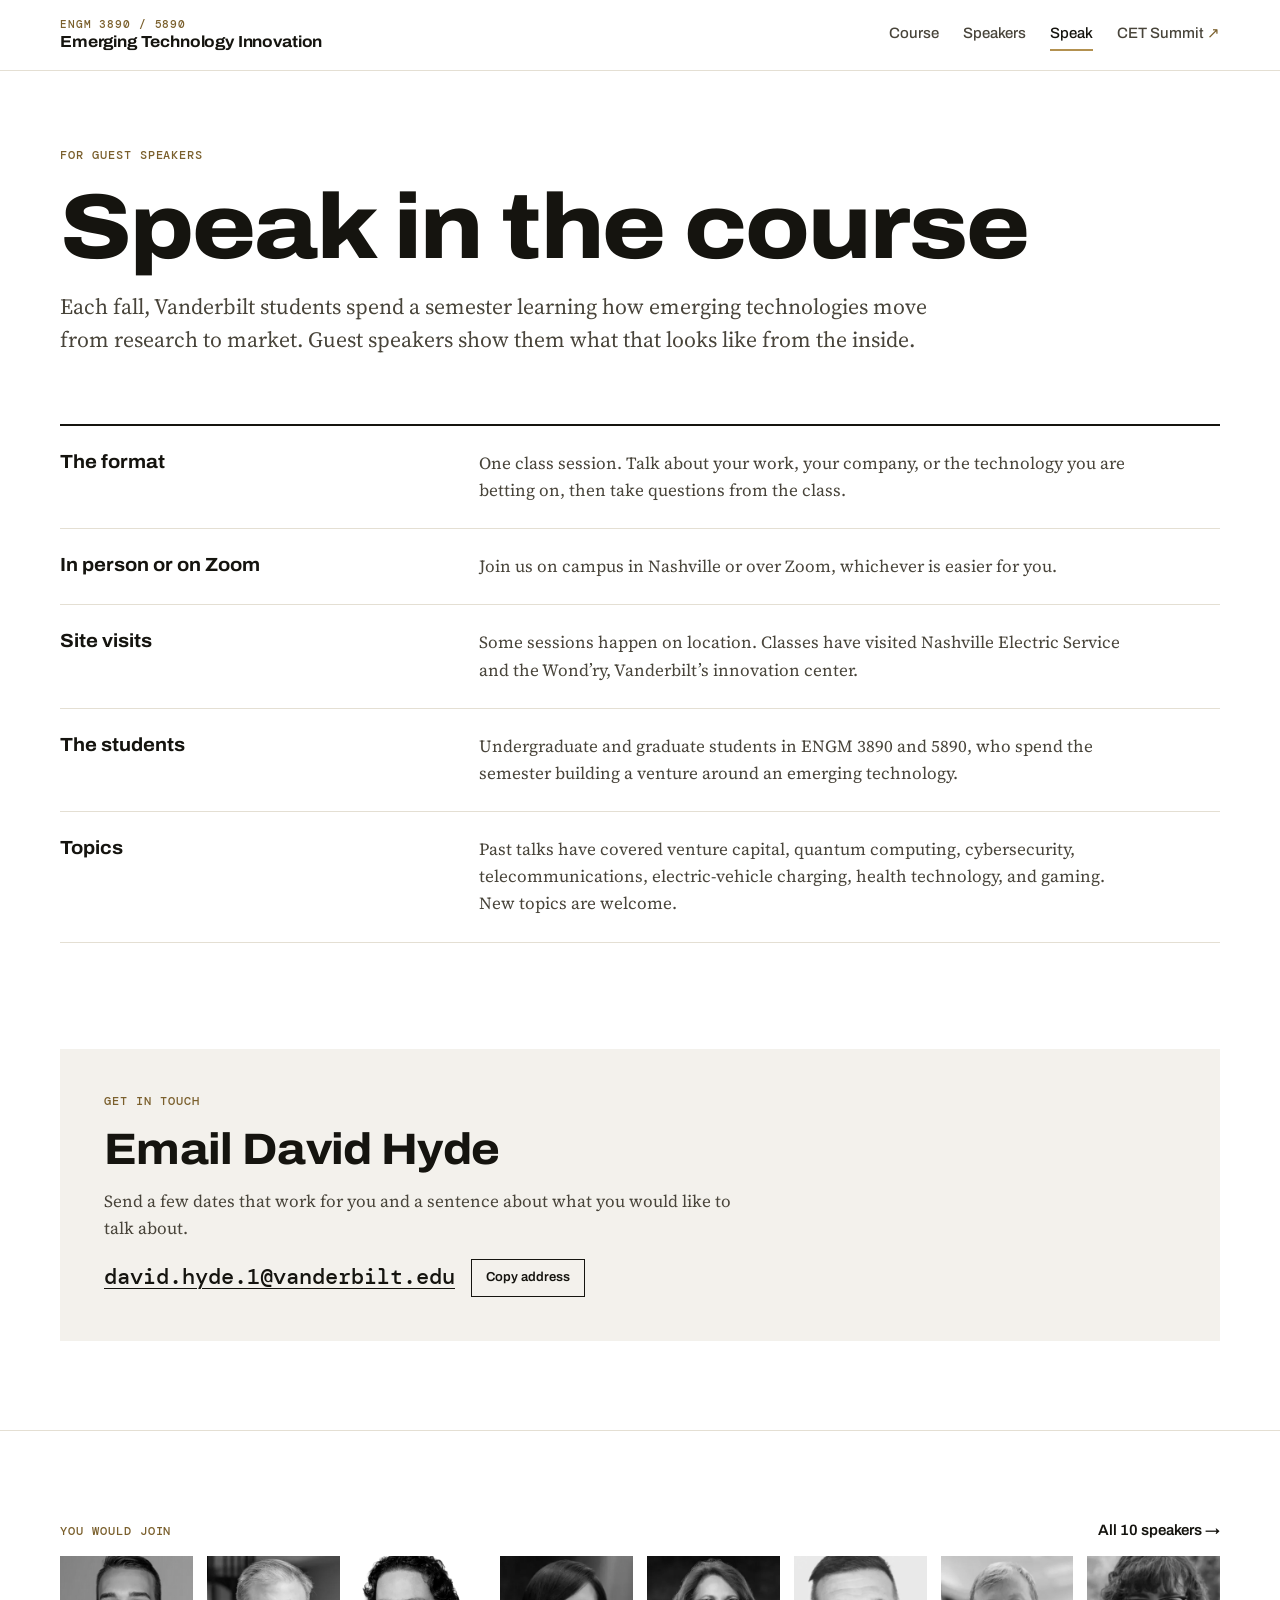
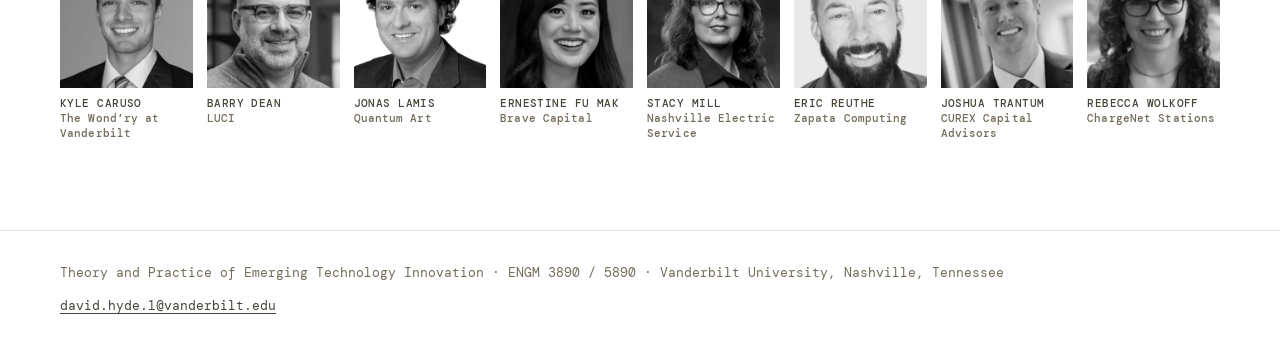
==== speak.html @ 563f6df2 "Course site for Theory and Practice of Emerging Technology Innovation Static pages (course, speaker " ====
<!doctype html>
<html lang="en">
<head>
<meta charset="utf-8">
<meta name="viewport" content="width=device-width, initial-scale=1, viewport-fit=cover">
<title>Speak · Theory and Practice of Emerging Technology Innovation</title>
<meta name="description" content="What a guest-speaker visit to ENGM 3890/5890, Theory and Practice of Emerging Technology Innovation at Vanderbilt University, involves, and how to get in touch.">
<meta property="og:title" content="Speak in Emerging Technology Innovation at Vanderbilt">
<meta property="og:description" content="What a guest-speaker visit involves, and how to get in touch.">
<meta property="og:type" content="website">
<link rel="icon" href="assets/favicon.svg" type="image/svg+xml">
<link rel="preconnect" href="https://fonts.googleapis.com">
<link rel="preconnect" href="https://fonts.gstatic.com" crossorigin>
<link rel="stylesheet" href="https://fonts.googleapis.com/css2?family=Archivo:wdth,wght@100..125,400..800&family=DM+Mono:wght@400;500&family=Source+Serif+4:ital,opsz,wght@0,8..60,400..600;1,8..60,400&display=swap">
<link rel="stylesheet" href="assets/site.css">
</head>
<body>
<a class="skip" href="#main">Skip to content</a>
<header class="site-header">
  <div class="wrap header-row">
    <a class="brand" href="index.html">
      <span class="brand-code">ENGM 3890 / 5890</span>
      <span class="brand-name">Emerging Technology Innovation</span>
    </a>
    <nav class="site-nav" aria-label="Main">
      <a href="index.html">Course</a>
      <a href="speakers.html">Speakers</a>
      <a href="speak.html" aria-current="page">Speak</a>
      <a class="ext" href="https://cetsummit.org/">CET Summit</a>
    </nav>
  </div>
</header>

<main id="main">
  <section class="wrap page-intro">
    <p class="eyebrow">For guest speakers</p>
    <h1 class="display page-title">Speak in the course</h1>
    <p class="lede">Each fall, Vanderbilt students spend a semester learning how emerging technologies move from research to market. Guest speakers show them what that looks like from the inside.</p>
  </section>

  <section class="wrap" aria-label="What a visit involves">
    <dl class="facts">
      <div class="fact">
        <dt>The format</dt>
        <dd>One class session. Talk about your work, your company, or the technology you are betting on, then take questions from the class.</dd>
      </div>
      <div class="fact">
        <dt>In person or on Zoom</dt>
        <dd>Join us on campus in Nashville or over Zoom, whichever is easier for you.</dd>
      </div>
      <div class="fact">
        <dt>Site visits</dt>
        <dd>Some sessions happen on location. Classes have visited Nashville Electric Service and the Wond’ry, Vanderbilt’s innovation center.</dd>
      </div>
      <div class="fact">
        <dt>The students</dt>
        <dd>Undergraduate and graduate students in ENGM 3890 and 5890, who spend the semester building a venture around an emerging technology.</dd>
      </div>
      <div class="fact">
        <dt>Topics</dt>
        <dd>Past talks have covered venture capital, quantum computing, cybersecurity, telecommunications, electric-vehicle charging, health technology, and gaming. New topics are welcome.</dd>
      </div>
    </dl>
  </section>

  <section class="section">
    <div class="wrap">
      <div class="contact">
        <p class="eyebrow">Get in touch</p>
        <h2 class="h2">Email David Hyde</h2>
        <p class="prose">Send a few dates that work for you and a sentence about what you would like to talk about.</p>
        <div class="contact-line">
          <a class="email" href="mailto:david.hyde.1@vanderbilt.edu?subject=Speaking%20in%20Emerging%20Technology%20Innovation">david.hyde.1@vanderbilt.edu</a>
          <button class="copy-btn" type="button" id="copy-email" data-email="david.hyde.1@vanderbilt.edu">Copy address</button>
          <span class="copy-status" id="copy-status" role="status" aria-live="polite"></span>
        </div>
      </div>
    </div>
  </section>

  <section class="section">
    <div class="wrap faces">
      <div class="faces-head">
        <p class="eyebrow">You would join</p>
        <a href="speakers.html">All <!-- BEGIN count -->10<!-- END count --> speakers <span aria-hidden="true">→</span></a>
      </div>
      <!-- BEGIN faces --><div class="face-grid" data-count="8">
<a class="face" href="speakers.html#kyle-caruso"><img src="images/thumbs/kyle-caruso.webp" alt="Kyle Caruso" width="320" height="320" loading="lazy"><span class="face-name">Kyle Caruso<span class="face-org">The Wond’ry at Vanderbilt</span></span></a>
<a class="face" href="speakers.html#barry-dean"><img src="images/thumbs/barry-dean.webp" alt="Barry Dean" width="320" height="320" loading="lazy"><span class="face-name">Barry Dean<span class="face-org">LUCI</span></span></a>
<a class="face" href="speakers.html#jonas-lamis"><img src="images/thumbs/jonas-lamis.webp" alt="Jonas Lamis" width="320" height="320" loading="lazy"><span class="face-name">Jonas Lamis<span class="face-org">Quantum Art</span></span></a>
<a class="face" href="speakers.html#ernestine-fu-mak"><img src="images/thumbs/ernestine-fu-mak.webp" alt="Ernestine Fu Mak" width="320" height="320" loading="lazy"><span class="face-name">Ernestine Fu Mak<span class="face-org">Brave Capital</span></span></a>
<a class="face" href="speakers.html#stacy-mill"><img src="images/thumbs/stacy-mill.webp" alt="Stacy Mill" width="320" height="320" loading="lazy"><span class="face-name">Stacy Mill<span class="face-org">Nashville Electric Service</span></span></a>
<a class="face" href="speakers.html#eric-reuthe"><img src="images/thumbs/eric-reuthe.webp" alt="Eric Reuthe" width="320" height="320" loading="lazy"><span class="face-name">Eric Reuthe<span class="face-org">Zapata Computing</span></span></a>
<a class="face" href="speakers.html#joshua-trantum"><img src="images/thumbs/joshua-trantum.webp" alt="Joshua Trantum" width="320" height="320" loading="lazy"><span class="face-name">Joshua Trantum<span class="face-org">CUREX Capital Advisors</span></span></a>
<a class="face" href="speakers.html#rebecca-wolkoff"><img src="images/thumbs/rebecca-wolkoff.webp" alt="Rebecca Wolkoff" width="320" height="320" loading="lazy"><span class="face-name">Rebecca Wolkoff<span class="face-org">ChargeNet Stations</span></span></a>
</div><!-- END faces -->
    </div>
  </section>
</main>

<footer class="site-footer">
  <div class="wrap footer-row">
    <p>Theory and Practice of Emerging Technology Innovation · ENGM 3890 / 5890 · Vanderbilt University, Nashville, Tennessee</p>
    <p><a href="mailto:david.hyde.1@vanderbilt.edu">david.hyde.1@vanderbilt.edu</a></p>
  </div>
</footer>
<script>
  // Copy the address; mail links don't open everywhere, so selection is the fallback.
  (function () {
    var btn = document.getElementById("copy-email");
    var status = document.getElementById("copy-status");
    if (!btn) return;
    btn.addEventListener("click", function () {
      var email = btn.getAttribute("data-email");
      var done = function () { status.textContent = "Copied"; };
      var fallback = function () {
        var range = document.createRange();
        range.selectNodeContents(document.querySelector(".email"));
        var sel = window.getSelection();
        sel.removeAllRanges();
        sel.addRange(range);
        status.textContent = "Selected. Press Ctrl+C or ⌘C to copy.";
      };
      try {
        navigator.clipboard.writeText(email).then(done, fallback);
      } catch (e) {
        fallback();
      }
    });
  })();
</script>
</body>
</html>
---- assets/site.css ----
/* Theory and Practice of Emerging Technology Innovation — course site
   Layout: left-aligned pages on a wide frame; speaker portraits carry the color, gold marks labels and actions. */

:root {
  --paper: #ffffff;
  --fill: #f3f1ec;
  --ink: #15140f;
  --ink-2: #48443a;
  --muted: #736b5c;
  --line: #e4dfd3;
  --gold: #b39150;
  --gold-ink: #7a5f2c;
  --band: #15140f;
  --band-ink: #f3efe5;
  --band-muted: #b5ac98;
  --band-gold: #d4b574;
  --band-line: #34312a;
  --band-edge: transparent;

  --f-display: "Archivo", "Helvetica Neue", Arial, sans-serif;
  --f-body: "Source Serif 4", "Iowan Old Style", Georgia, serif;
  --f-mono: "DM Mono", ui-monospace, "SF Mono", Menlo, monospace;

  --page: 1240px;
  --gutter-l: max(16px, env(safe-area-inset-left, 0px));
  --gutter-r: max(16px, env(safe-area-inset-right, 0px));
  color-scheme: light;
}
@media (prefers-color-scheme: dark) {
  :root:not([data-theme="light"]) {
    --paper: #0f0e0b;
    --fill: #1b1a16;
    --ink: #f2eee5;
    --ink-2: #c8c1b1;
    --muted: #9d9582;
    --line: #2d2b25;
    --gold: #c9a964;
    --gold-ink: #d8bc80;
    --band: #1b1a16;
    --band-ink: #f2eee5;
    --band-muted: #a9a08c;
    --band-gold: #d8bc80;
    --band-line: #36332c;
    --band-edge: #2d2b25;
    color-scheme: dark;
  }
}
:root[data-theme="dark"] {
  --paper: #0f0e0b;
  --fill: #1b1a16;
  --ink: #f2eee5;
  --ink-2: #c8c1b1;
  --muted: #9d9582;
  --line: #2d2b25;
  --gold: #c9a964;
  --gold-ink: #d8bc80;
  --band: #1b1a16;
  --band-ink: #f2eee5;
  --band-muted: #a9a08c;
  --band-gold: #d8bc80;
  --band-line: #36332c;
  --band-edge: #2d2b25;
  color-scheme: dark;
}
@media (min-width: 760px) {
  :root {
    --gutter-l: max(40px, env(safe-area-inset-left, 0px));
    --gutter-r: max(40px, env(safe-area-inset-right, 0px));
  }
}

/* Base */
*, *::before, *::after { box-sizing: border-box; }
html { -webkit-text-size-adjust: 100%; text-size-adjust: 100%; }
body {
  margin: 0;
  background: var(--paper);
  color: var(--ink);
  font: 400 1.0625rem/1.6 var(--f-body);
  font-optical-sizing: auto;
  -webkit-font-smoothing: antialiased;
  -moz-osx-font-smoothing: grayscale;
}
img { display: block; max-width: 100%; height: auto; }
a { color: inherit; text-decoration-thickness: 1px; text-underline-offset: 0.2em; }
a:focus-visible, button:focus-visible {
  outline: 2px solid var(--gold);
  outline-offset: 3px;
}
h1, h2, h3 { margin: 0; text-wrap: balance; }
p { margin: 0; }
ul { margin: 0; padding: 0; list-style: none; }

.wrap {
  max-width: var(--page);
  margin-inline: auto;
  padding-left: var(--gutter-l);
  padding-right: var(--gutter-r);
}
.skip {
  position: absolute;
  left: var(--gutter-l);
  top: -100px;
  padding: 8px 12px;
  background: var(--ink);
  color: var(--paper);
  font: 500 0.875rem/1 var(--f-display);
  z-index: 20;
}
.skip:focus { top: 8px; }

/* Type roles */
.eyebrow {
  font: 500 0.75rem/1.4 var(--f-mono);
  letter-spacing: 0.08em;
  text-transform: uppercase;
  color: var(--gold-ink);
}
.display {
  font-family: var(--f-display);
  font-stretch: 112%;
  font-weight: 800;
  letter-spacing: -0.02em;
  line-height: 0.98;
}
.h2 {
  font-family: var(--f-display);
  font-stretch: 108%;
  font-weight: 750;
  font-size: clamp(1.75rem, 1.1rem + 2.4vw, 2.75rem);
  line-height: 1.05;
  letter-spacing: -0.015em;
}
.lede {
  font-size: clamp(1.125rem, 1rem + 0.45vw, 1.375rem);
  line-height: 1.5;
  color: var(--ink-2);
  max-width: 40em;
}
.prose { max-width: 38em; color: var(--ink-2); }
.prose p + p { margin-top: 1em; }

/* Header */
.site-header { border-bottom: 1px solid var(--line); }
.header-row {
  display: flex;
  flex-wrap: wrap;
  align-items: center;
  justify-content: space-between;
  gap: 12px 32px;
  padding-block: 18px;
}
.brand {
  display: grid;
  gap: 2px;
  text-decoration: none;
  min-width: 0;
}
.brand-code {
  font: 500 0.6875rem/1.2 var(--f-mono);
  letter-spacing: 0.08em;
  color: var(--gold-ink);
}
.brand-name {
  font: 700 1rem/1.15 var(--f-display);
  font-stretch: 108%;
  letter-spacing: -0.01em;
}
.site-nav { display: flex; flex-wrap: wrap; gap: 4px 24px; }
.site-nav a {
  font: 500 0.9375rem/1 var(--f-display);
  text-decoration: none;
  color: var(--ink-2);
  padding-block: 8px;
  border-bottom: 2px solid transparent;
}
.site-nav a:hover { color: var(--ink); }
.site-nav a[aria-current="page"] { color: var(--ink); border-bottom-color: var(--gold); }
.site-nav .ext::after { content: "\2197"; margin-left: 0.2em; color: var(--gold-ink); }

/* Buttons */
.actions { display: flex; flex-wrap: wrap; gap: 12px; }
.btn {
  display: inline-flex;
  align-items: center;
  gap: 0.5em;
  min-height: 46px;
  padding: 0 20px;
  border: 1.5px solid var(--ink);
  font: 600 0.9375rem/1 var(--f-display);
  font-stretch: 104%;
  text-decoration: none;
  color: var(--ink);
  background: transparent;
  transition: background-color 0.15s ease, color 0.15s ease;
}
.btn:hover { background: var(--ink); color: var(--paper); }
.btn.primary { background: var(--ink); color: var(--paper); }
.btn.primary:hover { background: transparent; color: var(--ink); }
.btn .arrow { transition: transform 0.15s ease; }
.btn:hover .arrow { transform: translateX(3px); }

/* Sections */
.section { padding-block: clamp(56px, 7vw, 104px); }
.section + .section { border-top: 1px solid var(--line); }
.section-head { display: grid; gap: 14px; margin-bottom: clamp(28px, 4vw, 48px); }

/* Home hero */
.hero { padding-block: clamp(40px, 6vw, 88px) clamp(40px, 5vw, 72px); }
.hero-copy { display: grid; gap: 22px; }
.hero-pre {
  display: block;
  font: italic 400 clamp(1.375rem, 1rem + 1.6vw, 2.25rem)/1.1 var(--f-body);
  letter-spacing: 0;
  color: var(--ink-2);
  margin-bottom: 0.18em;
}
.hero-title { font-size: clamp(2.5rem, 1rem + 5.4vw, 5.5rem); }
.hero-copy .lede { margin-top: 4px; }
.hero-copy .actions { margin-top: 6px; }

/* Contact sheet of speaker faces */
.faces { margin-top: clamp(40px, 5vw, 64px); }
.section > .faces { margin-top: 0; }
.faces-head {
  display: flex;
  flex-wrap: wrap;
  align-items: baseline;
  justify-content: space-between;
  gap: 8px 24px;
  margin-bottom: 16px;
}
.faces-head a {
  font: 600 0.9375rem/1.2 var(--f-display);
  text-decoration: none;
  color: var(--ink);
}
.faces-head a:hover { text-decoration: underline; }
/* 12 faces fill 3, 4 or 6 columns; 8 faces fill 4 or a single row of 8 */
.face-grid {
  display: grid;
  grid-template-columns: repeat(3, minmax(0, 1fr));
  gap: 18px 12px;
}
.face-grid[data-count="8"] { grid-template-columns: repeat(4, minmax(0, 1fr)); }
@media (min-width: 640px) { .face-grid { grid-template-columns: repeat(4, minmax(0, 1fr)); } }
@media (min-width: 1000px) {
  .face-grid { grid-template-columns: repeat(6, minmax(0, 1fr)); gap: 22px 14px; }
  .face-grid[data-count="8"] { grid-template-columns: repeat(8, minmax(0, 1fr)); }
}
.face { display: grid; gap: 8px; align-content: start; text-decoration: none; min-width: 0; }
.face img, .card-photo img {
  width: 100%;
  background: var(--fill);
  filter: grayscale(1) contrast(1.04);
  transition: filter 0.3s ease;
}
.face img { aspect-ratio: 1 / 1; object-fit: cover; }
.face:hover img, .face:focus-visible img,
.card:hover .card-photo img, .card:focus-within .card-photo img { filter: none; }
.face-name {
  font: 500 0.6875rem/1.35 var(--f-mono);
  letter-spacing: 0.04em;
  text-transform: uppercase;
  color: var(--ink-2);
}
.face-org { display: block; color: var(--muted); text-transform: none; letter-spacing: 0.01em; }
@media (max-width: 639px) { .face-grid[data-count="8"] .face-org { display: none; } }

/* Organizations band */
.orgs { border-block: 1px solid var(--line); padding-block: 28px; }
.orgs-row { display: grid; gap: 10px; }
.org-list {
  font: 600 clamp(1rem, 0.9rem + 0.5vw, 1.25rem)/1.6 var(--f-display);
  font-stretch: 104%;
  color: var(--ink);
}
.org-list .org { white-space: nowrap; }
.org-list .sep { color: var(--gold); font-weight: 400; padding-inline: 0.45em 0.2em; }

/* Course section */
.split { display: grid; gap: 28px 64px; }
@media (min-width: 960px) { .split { grid-template-columns: minmax(0, 5fr) minmax(0, 7fr); align-items: start; } }
.pillars {
  display: grid;
  gap: 32px;
  margin-top: clamp(40px, 5vw, 64px);
}
@media (min-width: 820px) { .pillars { grid-template-columns: repeat(3, minmax(0, 1fr)); gap: 40px; } }
.pillar { display: grid; gap: 10px; align-content: start; padding-top: 18px; border-top: 2px solid var(--ink); min-width: 0; }
.pillar h3 { font: 700 1.1875rem/1.2 var(--f-display); font-stretch: 106%; }
.pillar p { color: var(--ink-2); }

.tech { margin-top: clamp(48px, 6vw, 80px); display: grid; gap: 14px; }
.tech-list {
  display: flex;
  flex-wrap: wrap;
  gap: 6px 0;
  font: 650 clamp(1.25rem, 0.95rem + 1.3vw, 2rem)/1.25 var(--f-display);
  font-stretch: 108%;
  letter-spacing: -0.01em;
}
.tech-list li:not(:last-child)::after {
  content: "/";
  color: var(--gold);
  font-weight: 300;
  padding-inline: 0.4em;
}

/* Summit band */
.band { background: var(--band); color: var(--band-ink); border-block: 1px solid var(--band-edge); }
.band .eyebrow { color: var(--band-gold); }
.band .lede, .band .prose { color: var(--band-muted); }
.summit, .band-pad { padding-block: clamp(56px, 7vw, 104px); }
.summit-grid { display: grid; gap: 32px 64px; }
@media (min-width: 960px) { .summit-grid { grid-template-columns: minmax(0, 7fr) minmax(0, 5fr); align-items: end; } }
.summit-copy { display: grid; gap: 18px; }
.band .btn { border-color: var(--band-ink); color: var(--band-ink); }
.band .btn:hover { background: var(--band-ink); color: var(--band); }
.summit-people { display: grid; gap: 0; border-top: 1px solid var(--band-line); }
.summit-people li {
  display: grid;
  gap: 2px;
  padding-block: 12px;
  border-bottom: 1px solid var(--band-line);
}
.summit-people b { font: 650 1rem/1.3 var(--f-display); font-stretch: 104%; color: var(--band-ink); }
.summit-people span { font: 400 0.8125rem/1.4 var(--f-mono); color: var(--band-muted); }

/* Instructor */
.instructor { display: grid; gap: 24px 40px; align-items: start; }
@media (min-width: 720px) { .instructor { grid-template-columns: 200px minmax(0, 1fr); } }
.instructor img { width: 200px; max-width: 100%; aspect-ratio: 4 / 5; object-fit: cover; background: var(--fill); }
.instructor-copy { display: grid; gap: 12px; }
.instructor-name { font: 750 clamp(1.5rem, 1.2rem + 1vw, 2rem)/1.1 var(--f-display); font-stretch: 108%; }
.instructor-role { font: 500 0.8125rem/1.5 var(--f-mono); color: var(--muted); }

/* Closing call to action */
.cta { display: grid; gap: 20px; }
@media (min-width: 900px) { .cta { grid-template-columns: minmax(0, 1fr) auto; align-items: end; gap: 40px; } }
.cta-copy { display: grid; gap: 14px; }

/* Page intro (Speakers, Speak) */
.page-intro { padding-block: clamp(40px, 6vw, 88px) clamp(32px, 4vw, 56px); display: grid; gap: 18px; }
.page-title { font-size: clamp(2.75rem, 1rem + 6vw, 5.75rem); }

/* Speaker roster */
.roster {
  display: grid;
  grid-template-columns: repeat(2, minmax(0, 1fr));
  gap: 36px 16px;
  padding-bottom: clamp(56px, 7vw, 104px);
}
@media (min-width: 760px) { .roster { grid-template-columns: repeat(3, minmax(0, 1fr)); gap: 48px 28px; } }
@media (min-width: 1100px) { .roster { grid-template-columns: repeat(4, minmax(0, 1fr)); } }
.card { display: grid; gap: 14px; align-content: start; min-width: 0; scroll-margin-top: 24px; }
.card-photo { display: block; overflow: hidden; background: var(--fill); }
.card-photo img { aspect-ratio: 4 / 5; object-fit: cover; }
.card-body { display: grid; gap: 6px; min-width: 0; }
.card-field { font: 500 0.6875rem/1.3 var(--f-mono); letter-spacing: 0.08em; text-transform: uppercase; color: var(--gold-ink); }
.card-name { font: 700 clamp(1.0625rem, 0.95rem + 0.5vw, 1.3125rem)/1.15 var(--f-display); font-stretch: 106%; letter-spacing: -0.005em; }
.card-name a { text-decoration: none; }
.card-name a:hover { text-decoration: underline; }
.card-role { font-size: 0.9375rem; line-height: 1.45; color: var(--ink-2); }
.card-role .org { display: block; color: var(--ink); font-weight: 600; }

/* Last roster tile: an invitation that fills out the final row */
.roster-cta {
  grid-column: span var(--span-2, 2);
  display: grid;
  align-content: end;
  gap: 10px;
  min-height: 220px;
  padding: clamp(20px, 3vw, 32px);
  background: var(--band);
  color: var(--band-ink);
  border: 1px solid var(--band-edge);
  text-decoration: none;
}
.roster-cta .eyebrow { color: var(--band-gold); }
.roster-cta-title {
  font: 750 clamp(1.375rem, 1.1rem + 1.2vw, 2rem)/1.08 var(--f-display);
  font-stretch: 108%;
  letter-spacing: -0.01em;
  text-wrap: balance;
}
.roster-cta-link { font: 600 0.9375rem/1.3 var(--f-display); color: var(--band-gold); }
.roster-cta .arrow { display: inline-block; transition: transform 0.15s ease; }
.roster-cta:hover .arrow { transform: translateX(4px); }
@media (min-width: 760px) { .roster-cta { grid-column: span var(--span-3, 3); } }
@media (min-width: 1100px) { .roster-cta { grid-column: span var(--span-4, 4); } }

/* Speak page */
.facts { display: grid; gap: 0; border-top: 2px solid var(--ink); }
.fact {
  display: grid;
  gap: 8px 48px;
  padding-block: 24px;
  border-bottom: 1px solid var(--line);
}
@media (min-width: 820px) { .fact { grid-template-columns: minmax(0, 4fr) minmax(0, 8fr); } }
.fact dt { font: 700 1.1875rem/1.25 var(--f-display); font-stretch: 106%; }
.fact dd { margin: 0; color: var(--ink-2); max-width: 38em; }

.contact { display: grid; gap: 16px; padding: clamp(24px, 4vw, 44px); background: var(--fill); }
.contact-line { display: flex; flex-wrap: wrap; align-items: center; gap: 10px 16px; }
.email {
  font: 500 clamp(1rem, 0.85rem + 0.8vw, 1.375rem)/1.3 var(--f-mono);
  user-select: all;
  -webkit-user-select: all;
  overflow-wrap: anywhere;
}
.copy-btn {
  min-height: 38px;
  padding: 0 14px;
  border: 1.5px solid var(--ink);
  background: transparent;
  color: var(--ink);
  font: 600 0.8125rem/1 var(--f-display);
  cursor: pointer;
}
.copy-btn:hover { background: var(--ink); color: var(--paper); }
.copy-status { font: 400 0.8125rem/1.3 var(--f-mono); color: var(--muted); min-height: 1.3em; }

/* Footer */
.site-footer { border-top: 1px solid var(--line); padding-block: 32px 40px; }
.footer-row {
  display: flex;
  flex-wrap: wrap;
  justify-content: space-between;
  gap: 12px 32px;
  font: 400 0.8125rem/1.6 var(--f-mono);
  color: var(--muted);
}
.footer-row a { color: var(--ink-2); }

@media (prefers-reduced-motion: reduce) {
  *, *::before, *::after { transition: none !important; }
}

/* Roster tile for a speaker without a photo yet */
.card-initials {
  display: grid;
  place-items: center;
  aspect-ratio: 4 / 5;
  font: 800 clamp(2.5rem, 2rem + 2vw, 3.5rem)/1 var(--f-display);
  font-stretch: 112%;
  color: var(--muted);
}
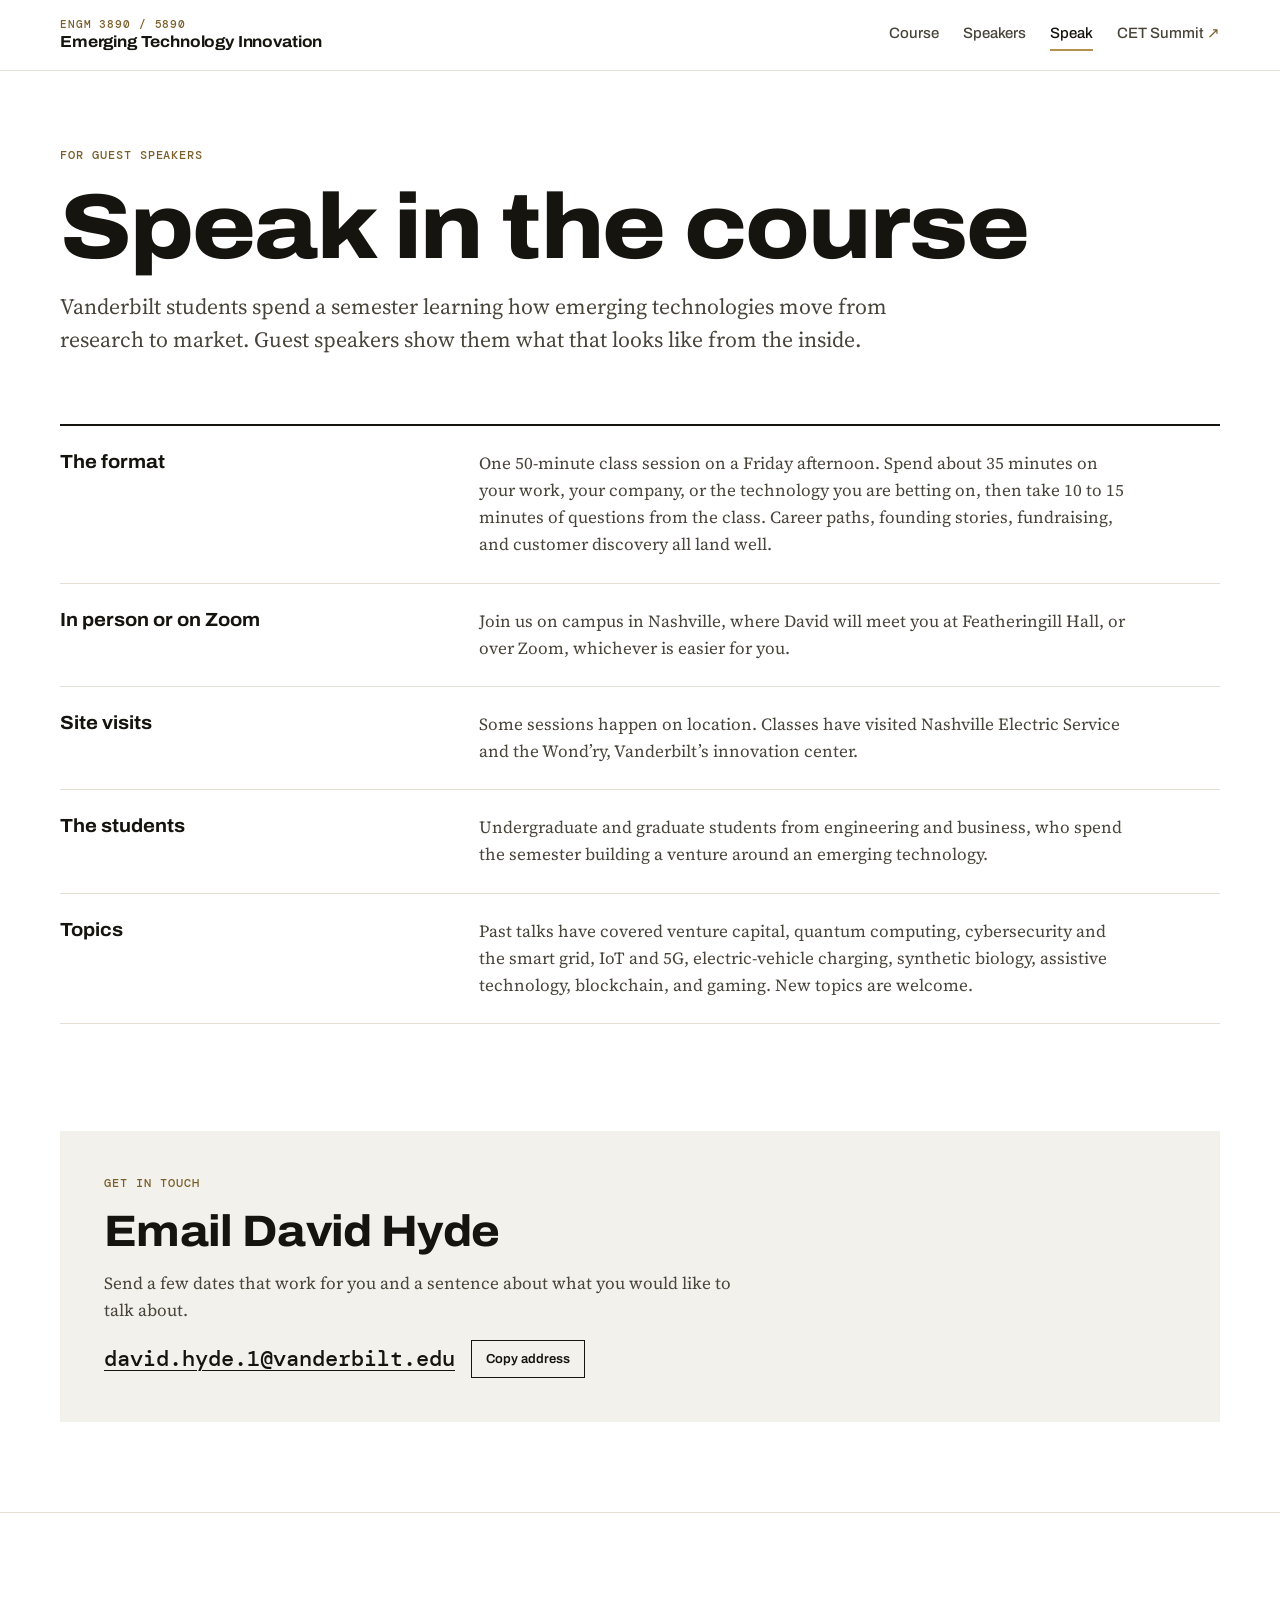
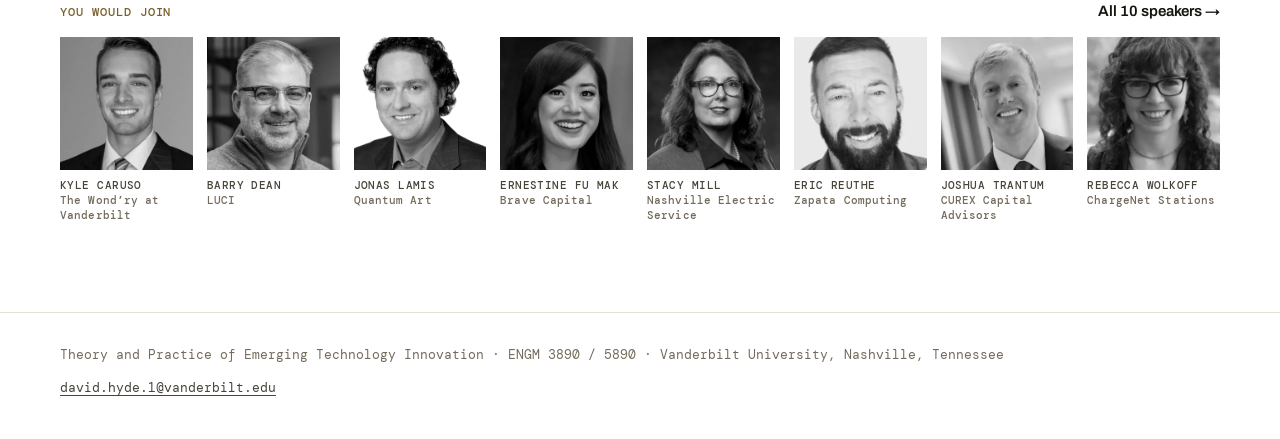
==== commit 7b8ceeec: "Update speaker details from course records Jason Lee spoke for Variadic Labs on blockchain; Bryan Pe" ====
--- a/speak.html
+++ b/speak.html
@@ -35,18 +35,18 @@
   <section class="wrap page-intro">
     <p class="eyebrow">For guest speakers</p>
     <h1 class="display page-title">Speak in the course</h1>
-    <p class="lede">Each fall, Vanderbilt students spend a semester learning how emerging technologies move from research to market. Guest speakers show them what that looks like from the inside.</p>
+    <p class="lede">Vanderbilt students spend a semester learning how emerging technologies move from research to market. Guest speakers show them what that looks like from the inside.</p>
   </section>
 
   <section class="wrap" aria-label="What a visit involves">
     <dl class="facts">
       <div class="fact">
         <dt>The format</dt>
-        <dd>One class session. Talk about your work, your company, or the technology you are betting on, then take questions from the class.</dd>
+        <dd>One 50-minute class session on a Friday afternoon. Spend about 35 minutes on your work, your company, or the technology you are betting on, then take 10 to 15 minutes of questions from the class. Career paths, founding stories, fundraising, and customer discovery all land well.</dd>
       </div>
       <div class="fact">
         <dt>In person or on Zoom</dt>
-        <dd>Join us on campus in Nashville or over Zoom, whichever is easier for you.</dd>
+        <dd>Join us on campus in Nashville, where David will meet you at Featheringill Hall, or over Zoom, whichever is easier for you.</dd>
       </div>
       <div class="fact">
         <dt>Site visits</dt>
@@ -54,11 +54,11 @@
       </div>
       <div class="fact">
         <dt>The students</dt>
-        <dd>Undergraduate and graduate students in ENGM 3890 and 5890, who spend the semester building a venture around an emerging technology.</dd>
+        <dd>Undergraduate and graduate students from engineering and business, who spend the semester building a venture around an emerging technology.</dd>
       </div>
       <div class="fact">
         <dt>Topics</dt>
-        <dd>Past talks have covered venture capital, quantum computing, cybersecurity, telecommunications, electric-vehicle charging, health technology, and gaming. New topics are welcome.</dd>
+        <dd>Past talks have covered venture capital, quantum computing, cybersecurity and the smart grid, IoT and 5G, electric-vehicle charging, synthetic biology, assistive technology, blockchain, and gaming. New topics are welcome.</dd>
       </div>
     </dl>
   </section>
--- a/assets/site.css
+++ b/assets/site.css
@@ -390,6 +390,9 @@
 @media (min-width: 760px) { .roster-cta { grid-column: span var(--span-3, 3); } }
 @media (min-width: 1100px) { .roster-cta { grid-column: span var(--span-4, 4); } }
 
+/* Site visits (speakers page) */
+.visits { display: grid; gap: 14px; padding-bottom: clamp(56px, 7vw, 104px); }
+
 /* Speak page */
 .facts { display: grid; gap: 0; border-top: 2px solid var(--ink); }
 .fact {
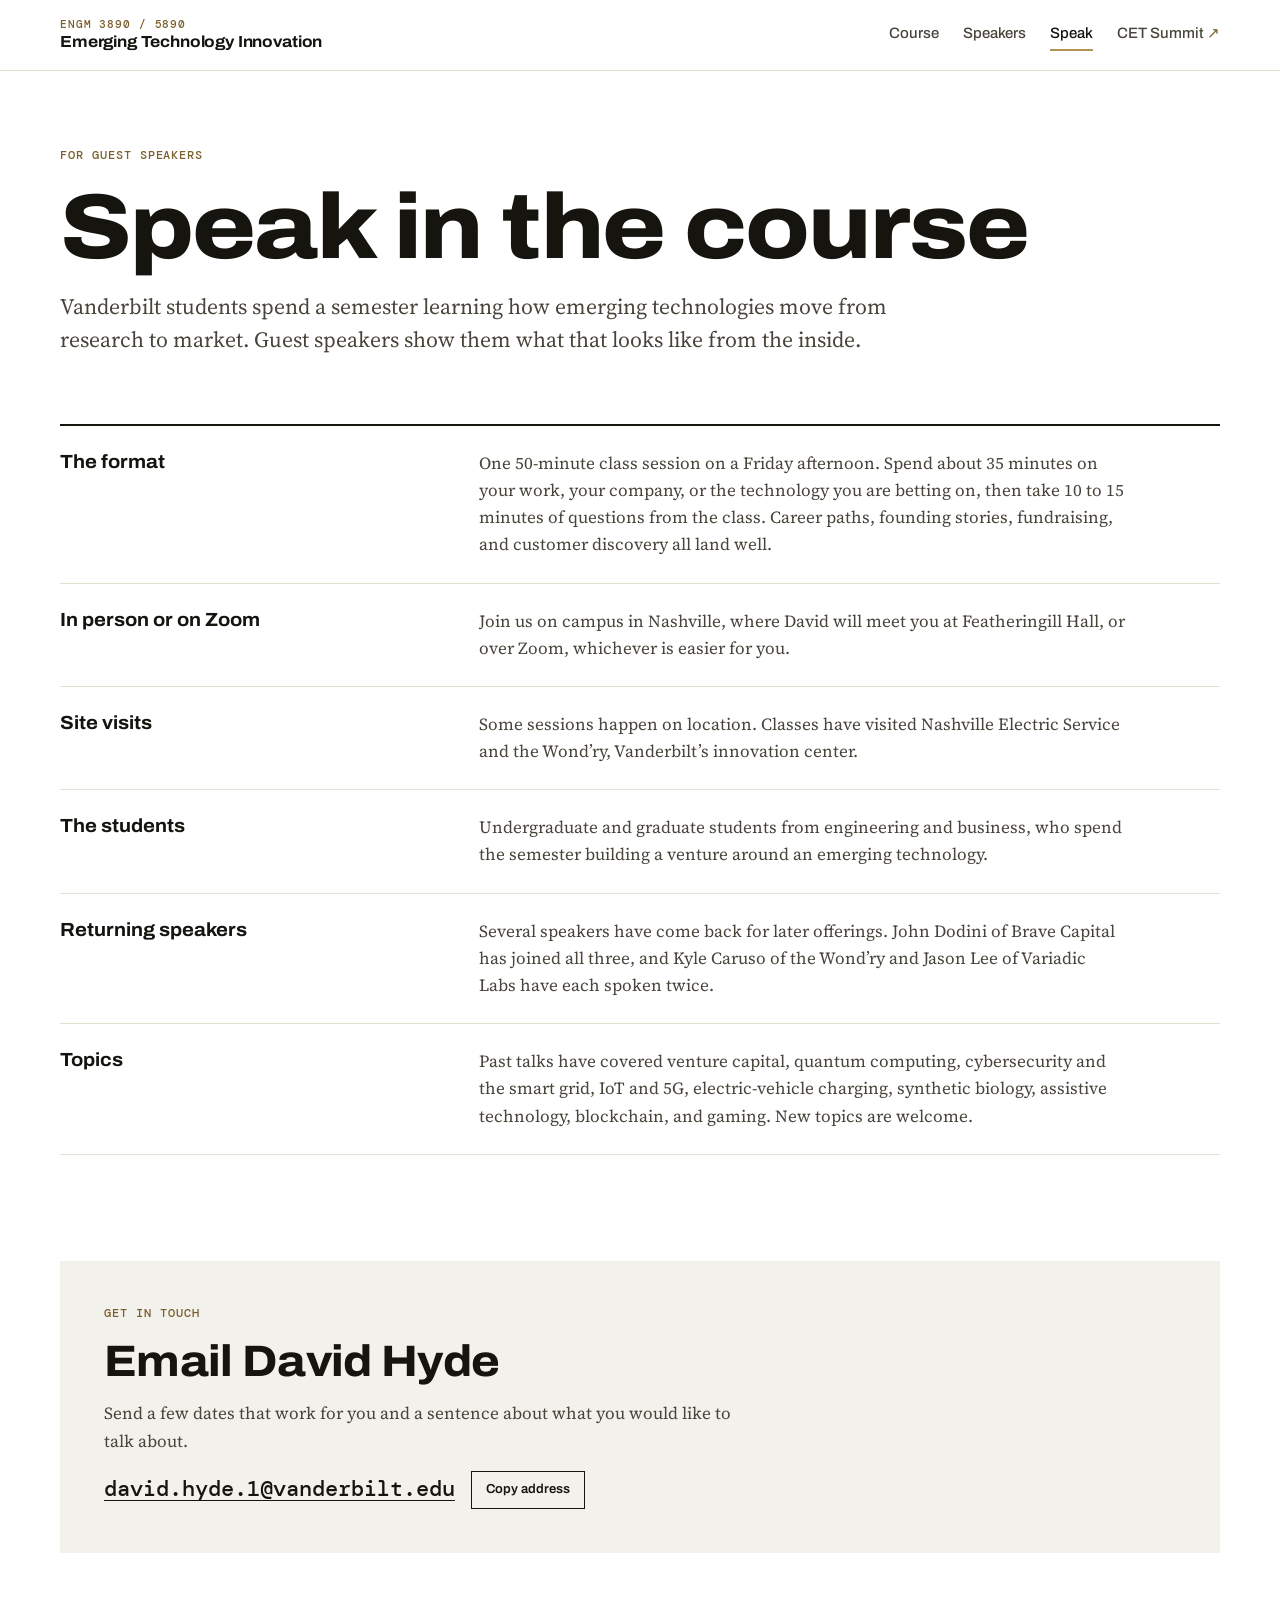
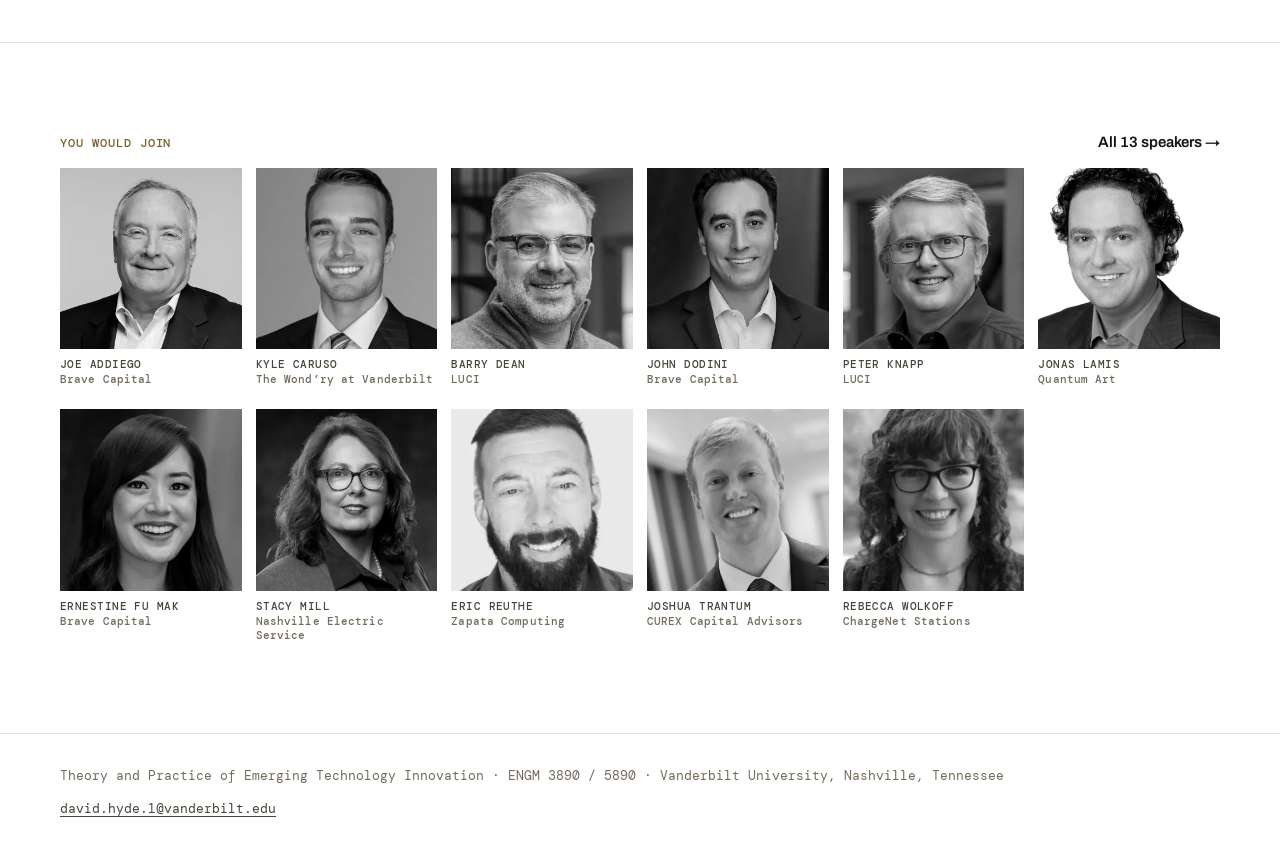
==== commit 7a90cb10: "Add John Dodini, Joe Addiego, and Peter Knapp Speakers confirmed from course records: Dodini (Brave " ====
--- a/speak.html
+++ b/speak.html
@@ -57,6 +57,10 @@
         <dd>Undergraduate and graduate students from engineering and business, who spend the semester building a venture around an emerging technology.</dd>
       </div>
       <div class="fact">
+        <dt>Returning speakers</dt>
+        <dd>Several speakers have come back for later offerings. John Dodini of Brave Capital has joined all three, and Kyle Caruso of the Wond’ry and Jason Lee of Variadic Labs have each spoken twice.</dd>
+      </div>
+      <div class="fact">
         <dt>Topics</dt>
         <dd>Past talks have covered venture capital, quantum computing, cybersecurity and the smart grid, IoT and 5G, electric-vehicle charging, synthetic biology, assistive technology, blockchain, and gaming. New topics are welcome.</dd>
       </div>
@@ -82,11 +86,14 @@
     <div class="wrap faces">
       <div class="faces-head">
         <p class="eyebrow">You would join</p>
-        <a href="speakers.html">All <!-- BEGIN count -->10<!-- END count --> speakers <span aria-hidden="true">→</span></a>
+        <a href="speakers.html">All <!-- BEGIN count -->13<!-- END count --> speakers <span aria-hidden="true">→</span></a>
       </div>
-      <!-- BEGIN faces --><div class="face-grid" data-count="8">
+      <!-- BEGIN faces --><div class="face-grid" data-count="11">
+<a class="face" href="speakers.html#joe-addiego"><img src="images/thumbs/joe-addiego.webp" alt="Joe Addiego" width="320" height="320" loading="lazy"><span class="face-name">Joe Addiego<span class="face-org">Brave Capital</span></span></a>
 <a class="face" href="speakers.html#kyle-caruso"><img src="images/thumbs/kyle-caruso.webp" alt="Kyle Caruso" width="320" height="320" loading="lazy"><span class="face-name">Kyle Caruso<span class="face-org">The Wond’ry at Vanderbilt</span></span></a>
 <a class="face" href="speakers.html#barry-dean"><img src="images/thumbs/barry-dean.webp" alt="Barry Dean" width="320" height="320" loading="lazy"><span class="face-name">Barry Dean<span class="face-org">LUCI</span></span></a>
+<a class="face" href="speakers.html#john-dodini"><img src="images/thumbs/john-dodini.webp" alt="John Dodini" width="320" height="320" loading="lazy"><span class="face-name">John Dodini<span class="face-org">Brave Capital</span></span></a>
+<a class="face" href="speakers.html#peter-knapp"><img src="images/thumbs/peter-knapp.webp" alt="Peter Knapp" width="320" height="320" loading="lazy"><span class="face-name">Peter Knapp<span class="face-org">LUCI</span></span></a>
 <a class="face" href="speakers.html#jonas-lamis"><img src="images/thumbs/jonas-lamis.webp" alt="Jonas Lamis" width="320" height="320" loading="lazy"><span class="face-name">Jonas Lamis<span class="face-org">Quantum Art</span></span></a>
 <a class="face" href="speakers.html#ernestine-fu-mak"><img src="images/thumbs/ernestine-fu-mak.webp" alt="Ernestine Fu Mak" width="320" height="320" loading="lazy"><span class="face-name">Ernestine Fu Mak<span class="face-org">Brave Capital</span></span></a>
 <a class="face" href="speakers.html#stacy-mill"><img src="images/thumbs/stacy-mill.webp" alt="Stacy Mill" width="320" height="320" loading="lazy"><span class="face-name">Stacy Mill<span class="face-org">Nashville Electric Service</span></span></a>
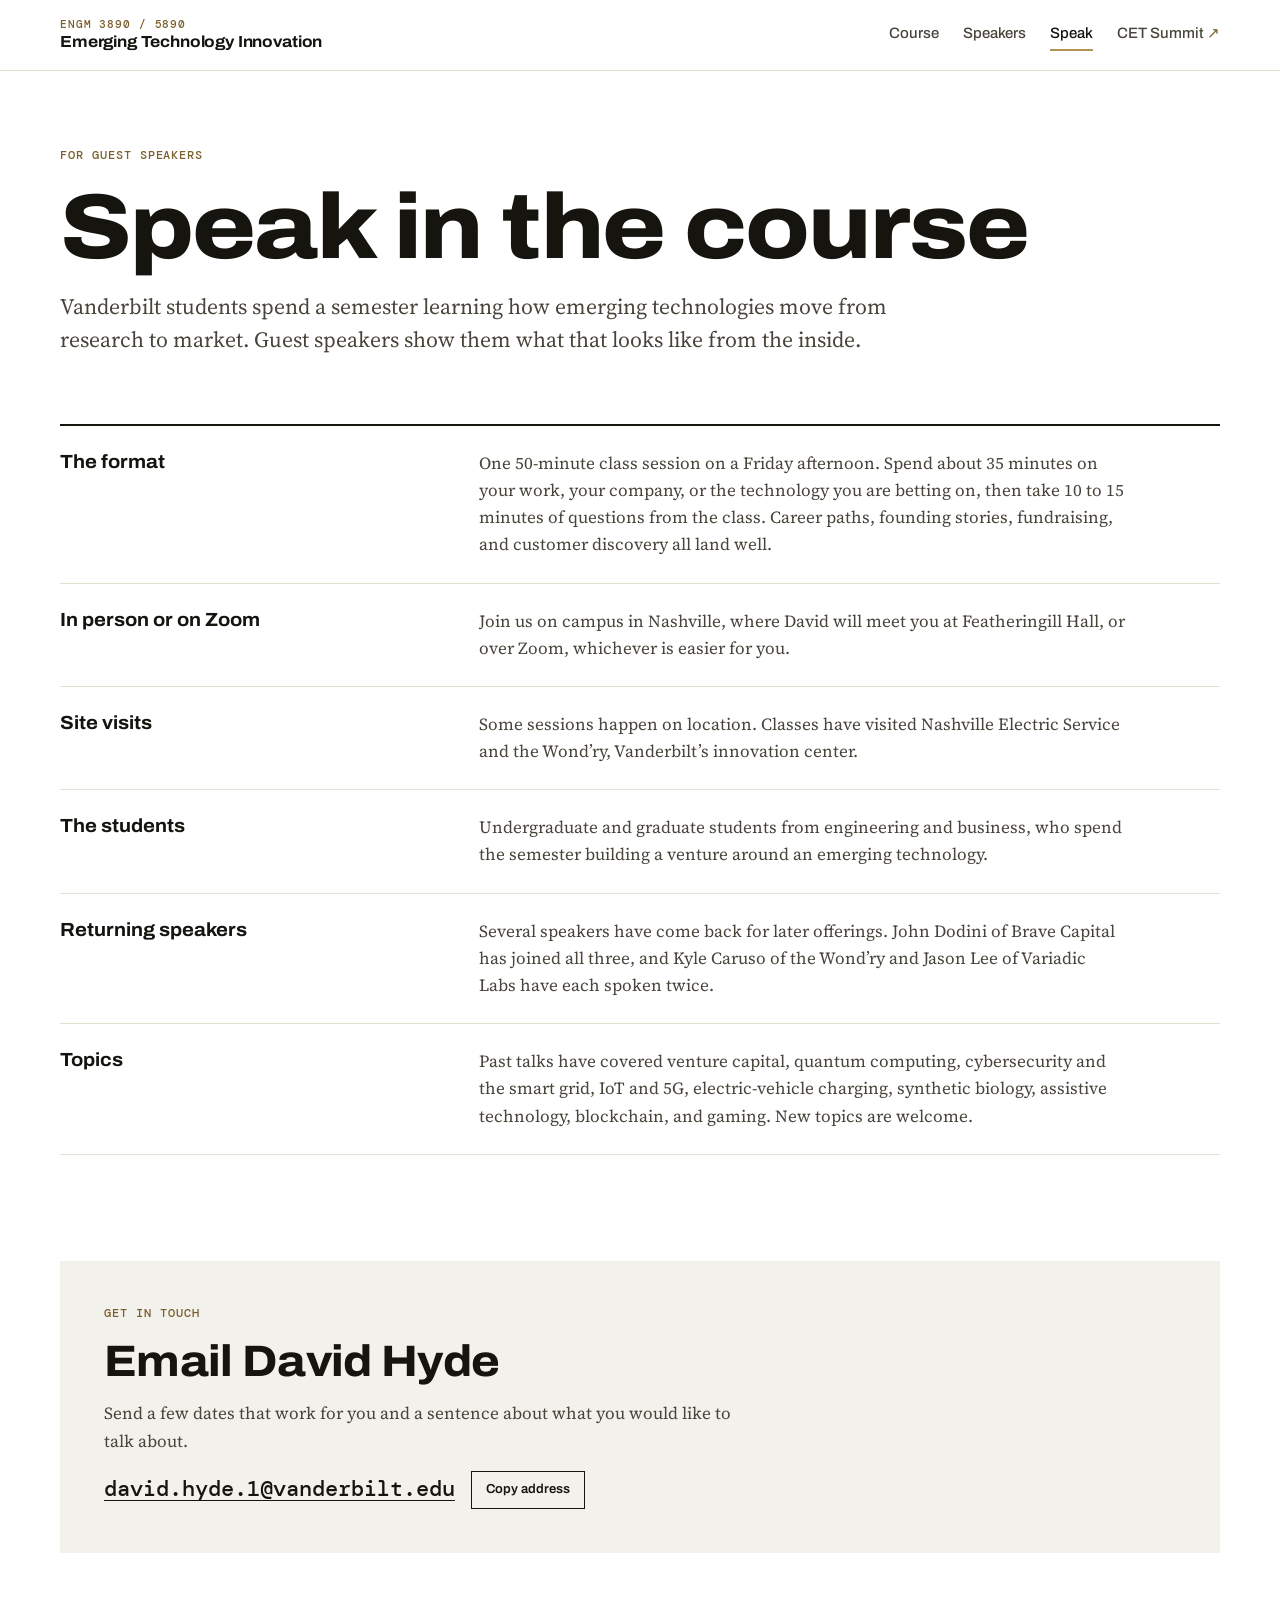
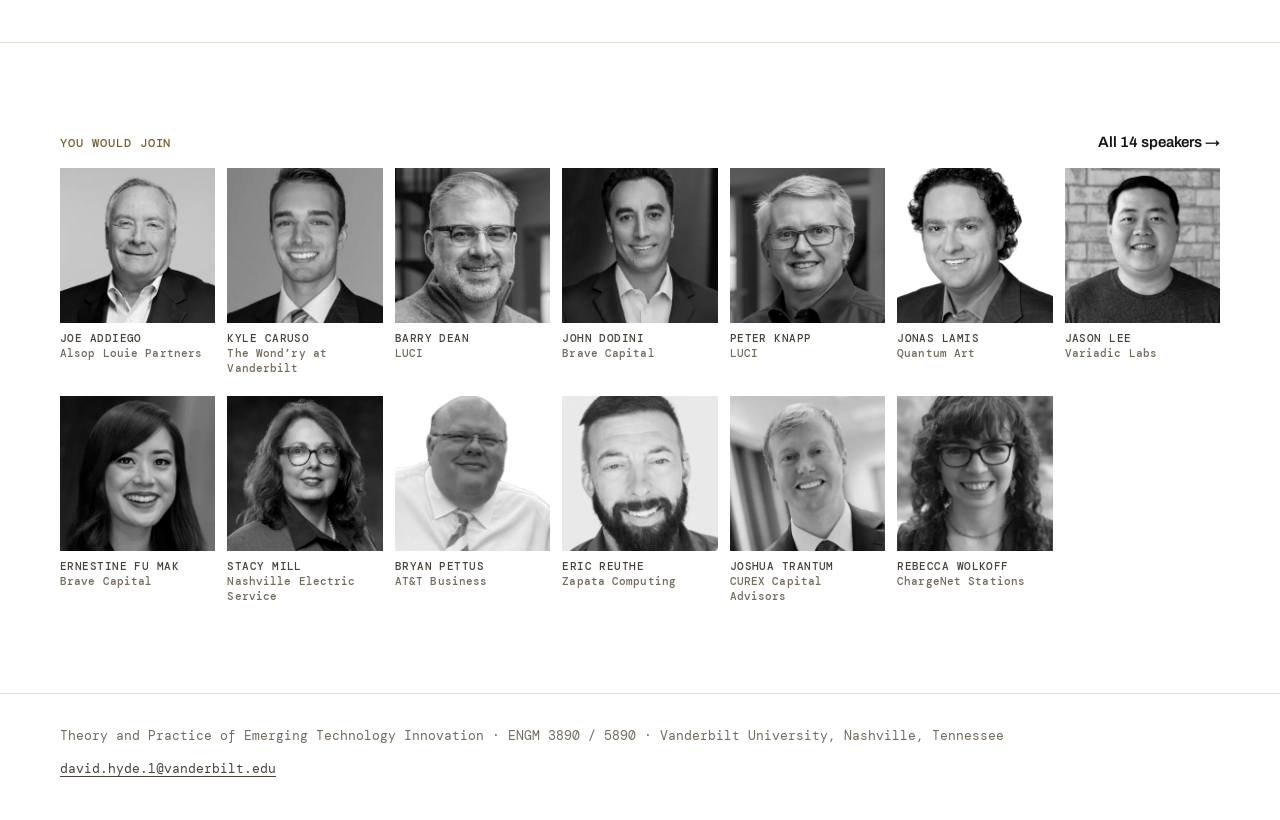
==== commit aa3e614f: "Add Jason Lee and Bryan Pettus photos, David Baszucki, and title corrections Bryan Pettus is Vice Pr" ====
--- a/speak.html
+++ b/speak.html
@@ -86,17 +86,19 @@
     <div class="wrap faces">
       <div class="faces-head">
         <p class="eyebrow">You would join</p>
-        <a href="speakers.html">All <!-- BEGIN count -->13<!-- END count --> speakers <span aria-hidden="true">→</span></a>
+        <a href="speakers.html">All <!-- BEGIN count -->14<!-- END count --> speakers <span aria-hidden="true">→</span></a>
       </div>
-      <!-- BEGIN faces --><div class="face-grid" data-count="11">
-<a class="face" href="speakers.html#joe-addiego"><img src="images/thumbs/joe-addiego.webp" alt="Joe Addiego" width="320" height="320" loading="lazy"><span class="face-name">Joe Addiego<span class="face-org">Brave Capital</span></span></a>
+      <!-- BEGIN faces --><div class="face-grid" data-count="13">
+<a class="face" href="speakers.html#joe-addiego"><img src="images/thumbs/joe-addiego.webp" alt="Joe Addiego" width="320" height="320" loading="lazy"><span class="face-name">Joe Addiego<span class="face-org">Alsop Louie Partners</span></span></a>
 <a class="face" href="speakers.html#kyle-caruso"><img src="images/thumbs/kyle-caruso.webp" alt="Kyle Caruso" width="320" height="320" loading="lazy"><span class="face-name">Kyle Caruso<span class="face-org">The Wond’ry at Vanderbilt</span></span></a>
 <a class="face" href="speakers.html#barry-dean"><img src="images/thumbs/barry-dean.webp" alt="Barry Dean" width="320" height="320" loading="lazy"><span class="face-name">Barry Dean<span class="face-org">LUCI</span></span></a>
 <a class="face" href="speakers.html#john-dodini"><img src="images/thumbs/john-dodini.webp" alt="John Dodini" width="320" height="320" loading="lazy"><span class="face-name">John Dodini<span class="face-org">Brave Capital</span></span></a>
 <a class="face" href="speakers.html#peter-knapp"><img src="images/thumbs/peter-knapp.webp" alt="Peter Knapp" width="320" height="320" loading="lazy"><span class="face-name">Peter Knapp<span class="face-org">LUCI</span></span></a>
 <a class="face" href="speakers.html#jonas-lamis"><img src="images/thumbs/jonas-lamis.webp" alt="Jonas Lamis" width="320" height="320" loading="lazy"><span class="face-name">Jonas Lamis<span class="face-org">Quantum Art</span></span></a>
+<a class="face" href="speakers.html#jason-lee"><img src="images/thumbs/jason-lee.webp" alt="Jason Lee" width="320" height="320" loading="lazy"><span class="face-name">Jason Lee<span class="face-org">Variadic Labs</span></span></a>
 <a class="face" href="speakers.html#ernestine-fu-mak"><img src="images/thumbs/ernestine-fu-mak.webp" alt="Ernestine Fu Mak" width="320" height="320" loading="lazy"><span class="face-name">Ernestine Fu Mak<span class="face-org">Brave Capital</span></span></a>
 <a class="face" href="speakers.html#stacy-mill"><img src="images/thumbs/stacy-mill.webp" alt="Stacy Mill" width="320" height="320" loading="lazy"><span class="face-name">Stacy Mill<span class="face-org">Nashville Electric Service</span></span></a>
+<a class="face" href="speakers.html#bryan-pettus"><img src="images/thumbs/bryan-pettus.webp" alt="Bryan Pettus" width="320" height="320" loading="lazy"><span class="face-name">Bryan Pettus<span class="face-org">AT&amp;T Business</span></span></a>
 <a class="face" href="speakers.html#eric-reuthe"><img src="images/thumbs/eric-reuthe.webp" alt="Eric Reuthe" width="320" height="320" loading="lazy"><span class="face-name">Eric Reuthe<span class="face-org">Zapata Computing</span></span></a>
 <a class="face" href="speakers.html#joshua-trantum"><img src="images/thumbs/joshua-trantum.webp" alt="Joshua Trantum" width="320" height="320" loading="lazy"><span class="face-name">Joshua Trantum<span class="face-org">CUREX Capital Advisors</span></span></a>
 <a class="face" href="speakers.html#rebecca-wolkoff"><img src="images/thumbs/rebecca-wolkoff.webp" alt="Rebecca Wolkoff" width="320" height="320" loading="lazy"><span class="face-name">Rebecca Wolkoff<span class="face-org">ChargeNet Stations</span></span></a>
--- a/assets/site.css
+++ b/assets/site.css
@@ -236,7 +236,7 @@
   color: var(--ink);
 }
 .faces-head a:hover { text-decoration: underline; }
-/* 12 faces fill 3, 4 or 6 columns; 8 faces fill 4 or a single row of 8 */
+/* 12 faces fill 3, 4 or 6 columns; 13–14 fill two rows of 7 on wide screens; 8 faces fill 4 or a single row of 8 */
 .face-grid {
   display: grid;
   grid-template-columns: repeat(3, minmax(0, 1fr));
@@ -247,6 +247,7 @@
 @media (min-width: 1000px) {
   .face-grid { grid-template-columns: repeat(6, minmax(0, 1fr)); gap: 22px 14px; }
   .face-grid[data-count="8"] { grid-template-columns: repeat(8, minmax(0, 1fr)); }
+  .face-grid[data-count="13"], .face-grid[data-count="14"] { grid-template-columns: repeat(7, minmax(0, 1fr)); gap: 20px 12px; }
 }
 .face { display: grid; gap: 8px; align-content: start; text-decoration: none; min-width: 0; }
 .face img, .card-photo img {
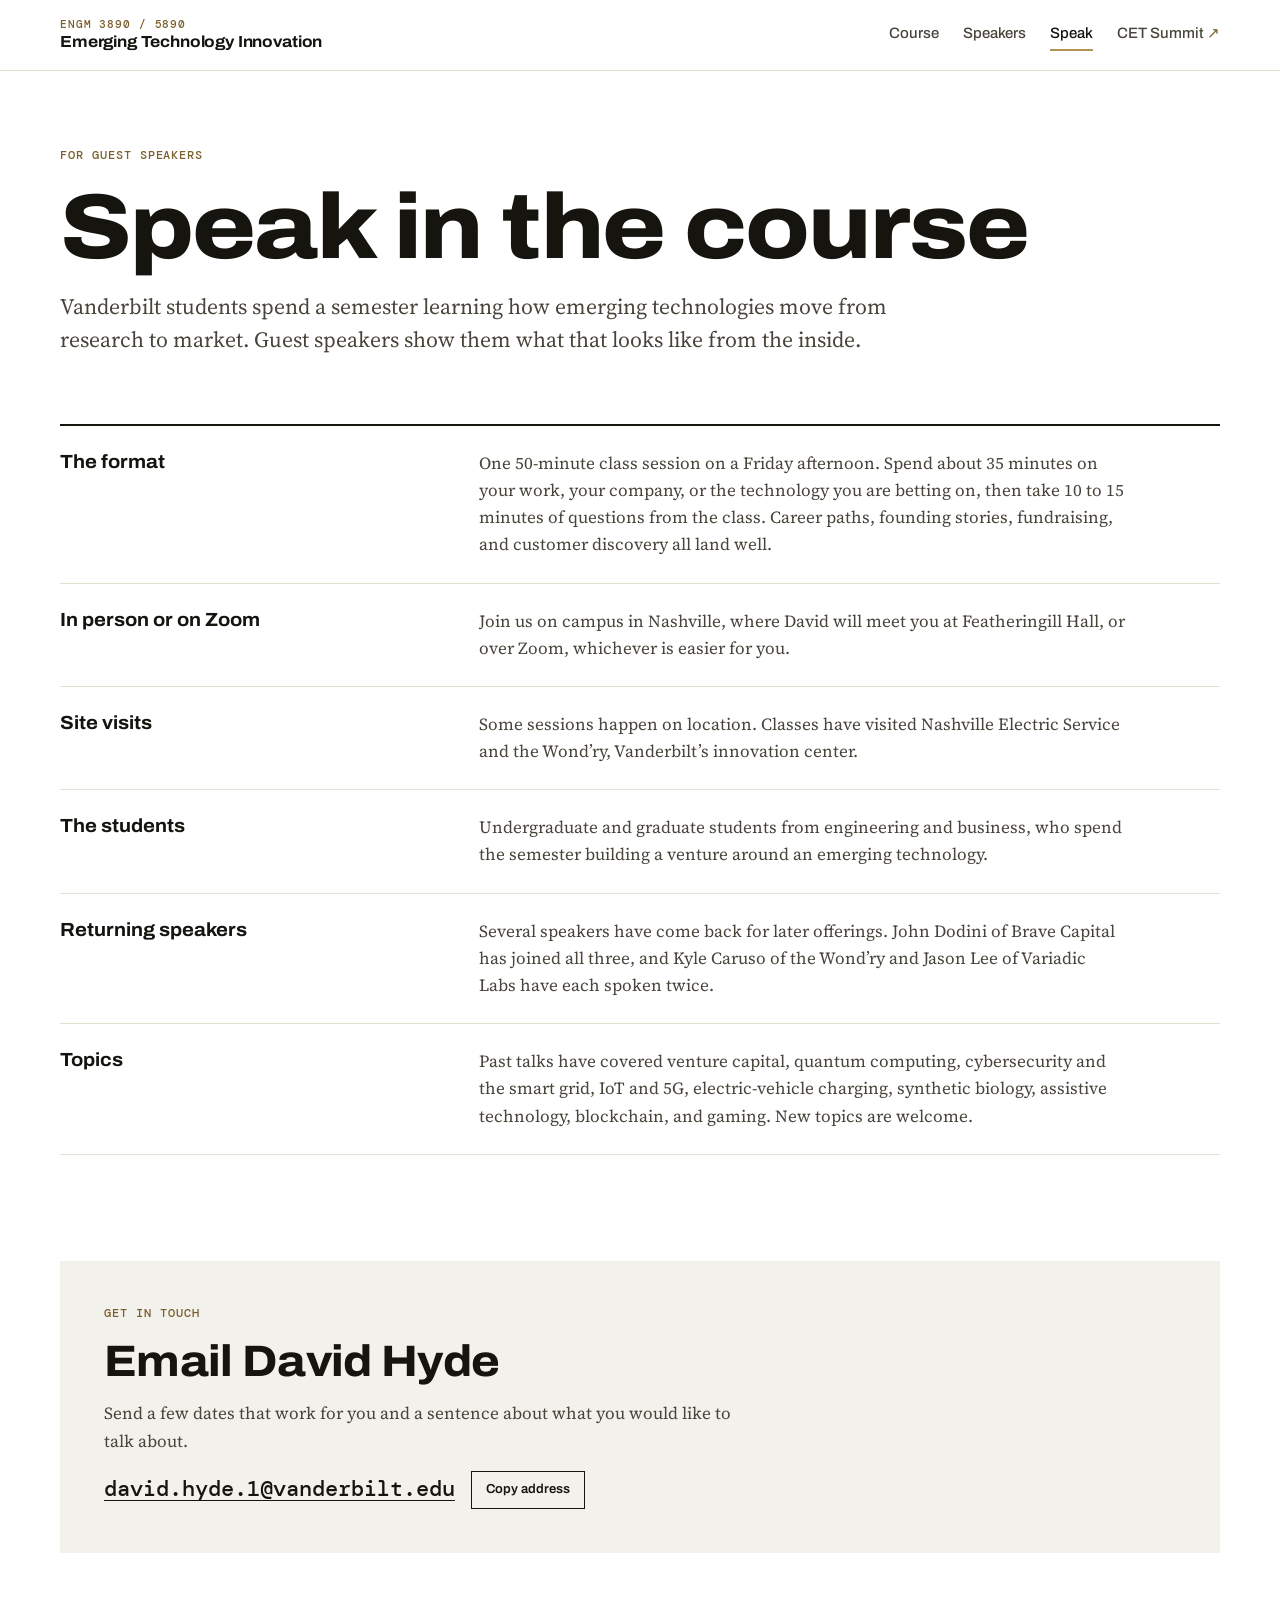
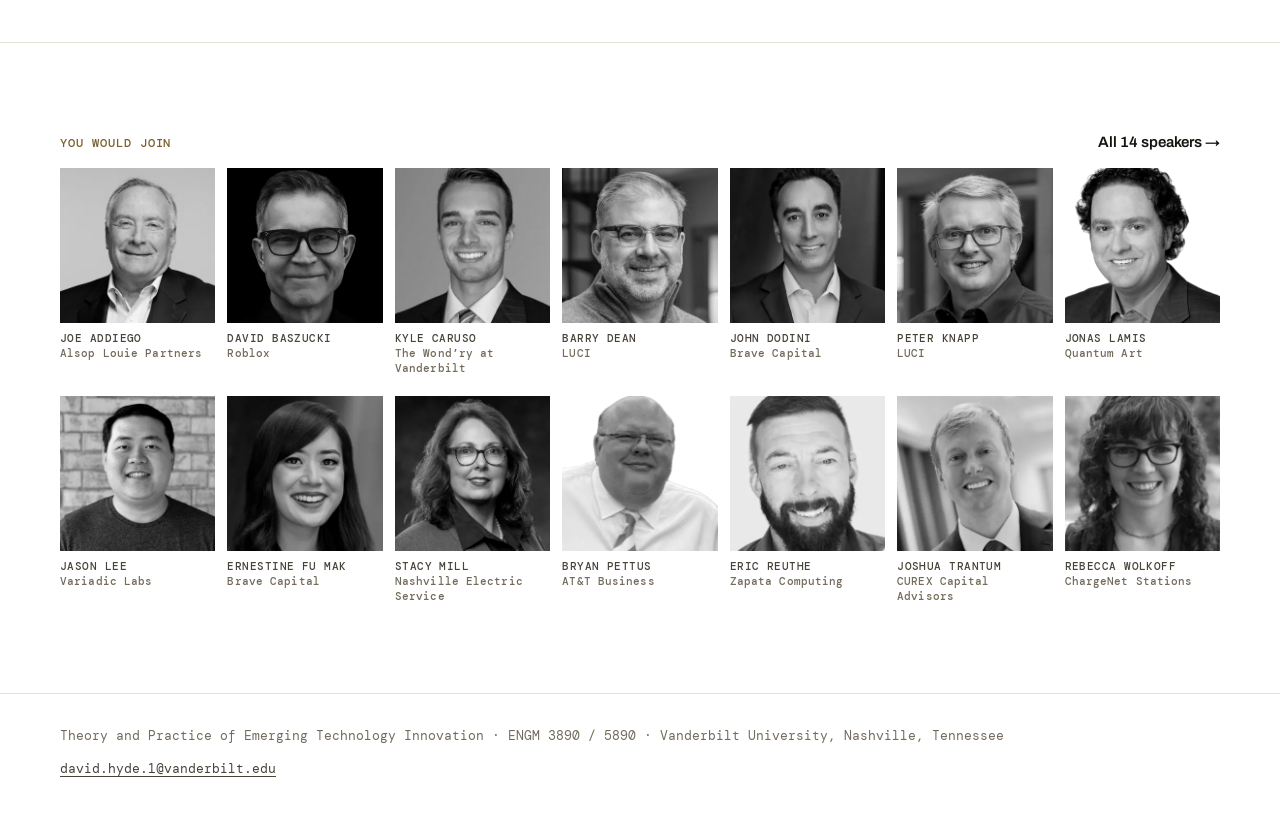
==== commit 0dbf8c77: "Add David Baszucki's photo Official Roblox press-kit headshot (about.roblox.com/press-kit).  Co-Auth" ====
--- a/speak.html
+++ b/speak.html
@@ -88,8 +88,9 @@
         <p class="eyebrow">You would join</p>
         <a href="speakers.html">All <!-- BEGIN count -->14<!-- END count --> speakers <span aria-hidden="true">→</span></a>
       </div>
-      <!-- BEGIN faces --><div class="face-grid" data-count="13">
+      <!-- BEGIN faces --><div class="face-grid" data-count="14">
 <a class="face" href="speakers.html#joe-addiego"><img src="images/thumbs/joe-addiego.webp" alt="Joe Addiego" width="320" height="320" loading="lazy"><span class="face-name">Joe Addiego<span class="face-org">Alsop Louie Partners</span></span></a>
+<a class="face" href="speakers.html#david-baszucki"><img src="images/thumbs/david-baszucki.webp" alt="David Baszucki" width="320" height="320" loading="lazy"><span class="face-name">David Baszucki<span class="face-org">Roblox</span></span></a>
 <a class="face" href="speakers.html#kyle-caruso"><img src="images/thumbs/kyle-caruso.webp" alt="Kyle Caruso" width="320" height="320" loading="lazy"><span class="face-name">Kyle Caruso<span class="face-org">The Wond’ry at Vanderbilt</span></span></a>
 <a class="face" href="speakers.html#barry-dean"><img src="images/thumbs/barry-dean.webp" alt="Barry Dean" width="320" height="320" loading="lazy"><span class="face-name">Barry Dean<span class="face-org">LUCI</span></span></a>
 <a class="face" href="speakers.html#john-dodini"><img src="images/thumbs/john-dodini.webp" alt="John Dodini" width="320" height="320" loading="lazy"><span class="face-name">John Dodini<span class="face-org">Brave Capital</span></span></a>
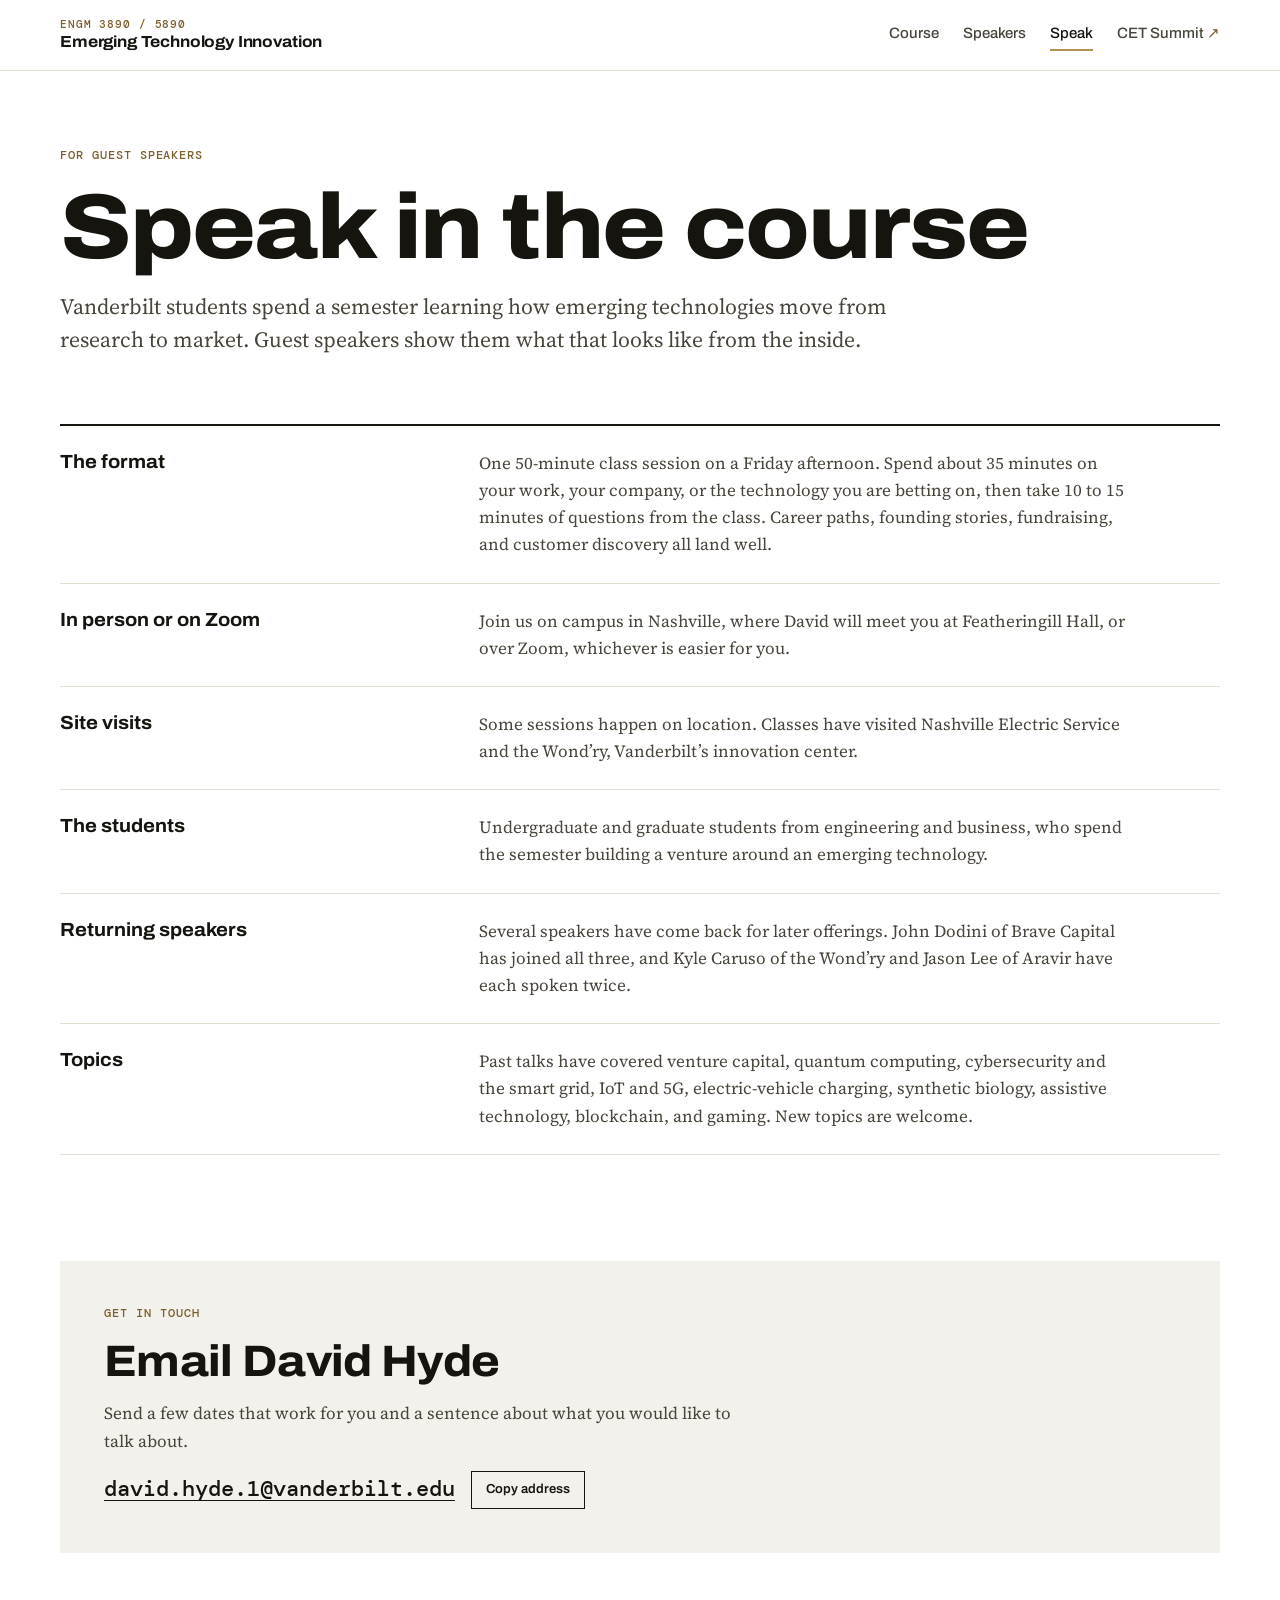
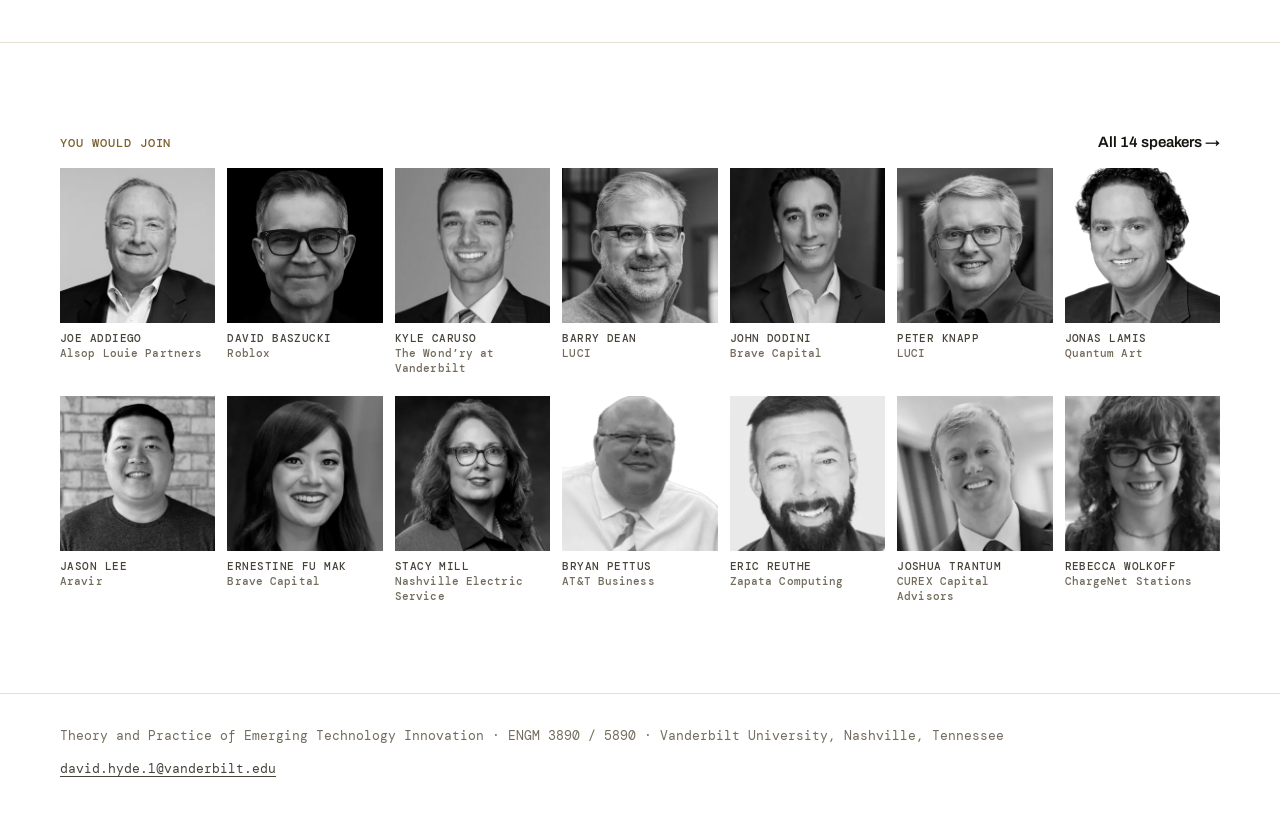
==== commit 32022025: "Jason Lee is Chief Technology Officer at Aravir Co-Authored-By: Claude Fable 5.1 <noreply@anthropic." ====
--- a/speak.html
+++ b/speak.html
@@ -58,7 +58,7 @@
       </div>
       <div class="fact">
         <dt>Returning speakers</dt>
-        <dd>Several speakers have come back for later offerings. John Dodini of Brave Capital has joined all three, and Kyle Caruso of the Wond’ry and Jason Lee of Variadic Labs have each spoken twice.</dd>
+        <dd>Several speakers have come back for later offerings. John Dodini of Brave Capital has joined all three, and Kyle Caruso of the Wond’ry and Jason Lee of Aravir have each spoken twice.</dd>
       </div>
       <div class="fact">
         <dt>Topics</dt>
@@ -96,7 +96,7 @@
 <a class="face" href="speakers.html#john-dodini"><img src="images/thumbs/john-dodini.webp" alt="John Dodini" width="320" height="320" loading="lazy"><span class="face-name">John Dodini<span class="face-org">Brave Capital</span></span></a>
 <a class="face" href="speakers.html#peter-knapp"><img src="images/thumbs/peter-knapp.webp" alt="Peter Knapp" width="320" height="320" loading="lazy"><span class="face-name">Peter Knapp<span class="face-org">LUCI</span></span></a>
 <a class="face" href="speakers.html#jonas-lamis"><img src="images/thumbs/jonas-lamis.webp" alt="Jonas Lamis" width="320" height="320" loading="lazy"><span class="face-name">Jonas Lamis<span class="face-org">Quantum Art</span></span></a>
-<a class="face" href="speakers.html#jason-lee"><img src="images/thumbs/jason-lee.webp" alt="Jason Lee" width="320" height="320" loading="lazy"><span class="face-name">Jason Lee<span class="face-org">Variadic Labs</span></span></a>
+<a class="face" href="speakers.html#jason-lee"><img src="images/thumbs/jason-lee.webp" alt="Jason Lee" width="320" height="320" loading="lazy"><span class="face-name">Jason Lee<span class="face-org">Aravir</span></span></a>
 <a class="face" href="speakers.html#ernestine-fu-mak"><img src="images/thumbs/ernestine-fu-mak.webp" alt="Ernestine Fu Mak" width="320" height="320" loading="lazy"><span class="face-name">Ernestine Fu Mak<span class="face-org">Brave Capital</span></span></a>
 <a class="face" href="speakers.html#stacy-mill"><img src="images/thumbs/stacy-mill.webp" alt="Stacy Mill" width="320" height="320" loading="lazy"><span class="face-name">Stacy Mill<span class="face-org">Nashville Electric Service</span></span></a>
 <a class="face" href="speakers.html#bryan-pettus"><img src="images/thumbs/bryan-pettus.webp" alt="Bryan Pettus" width="320" height="320" loading="lazy"><span class="face-name">Bryan Pettus<span class="face-org">AT&amp;T Business</span></span></a>
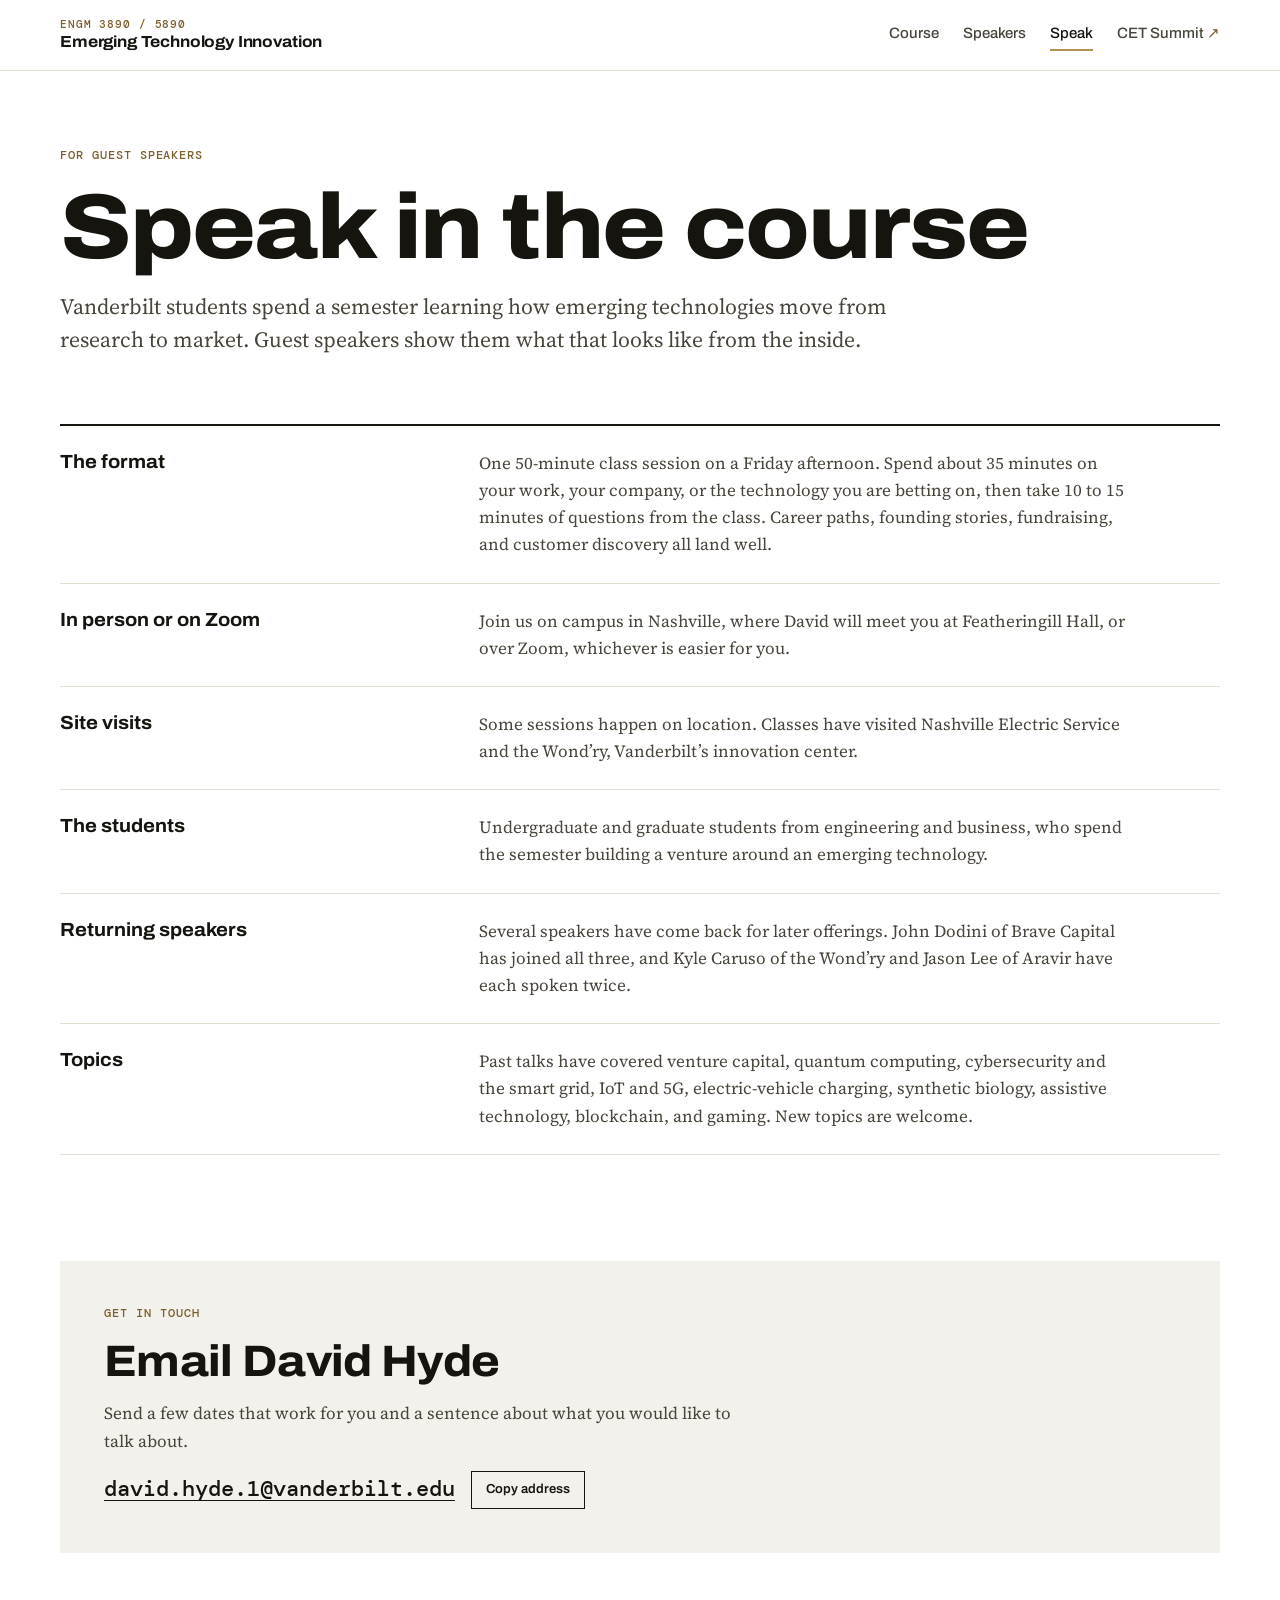
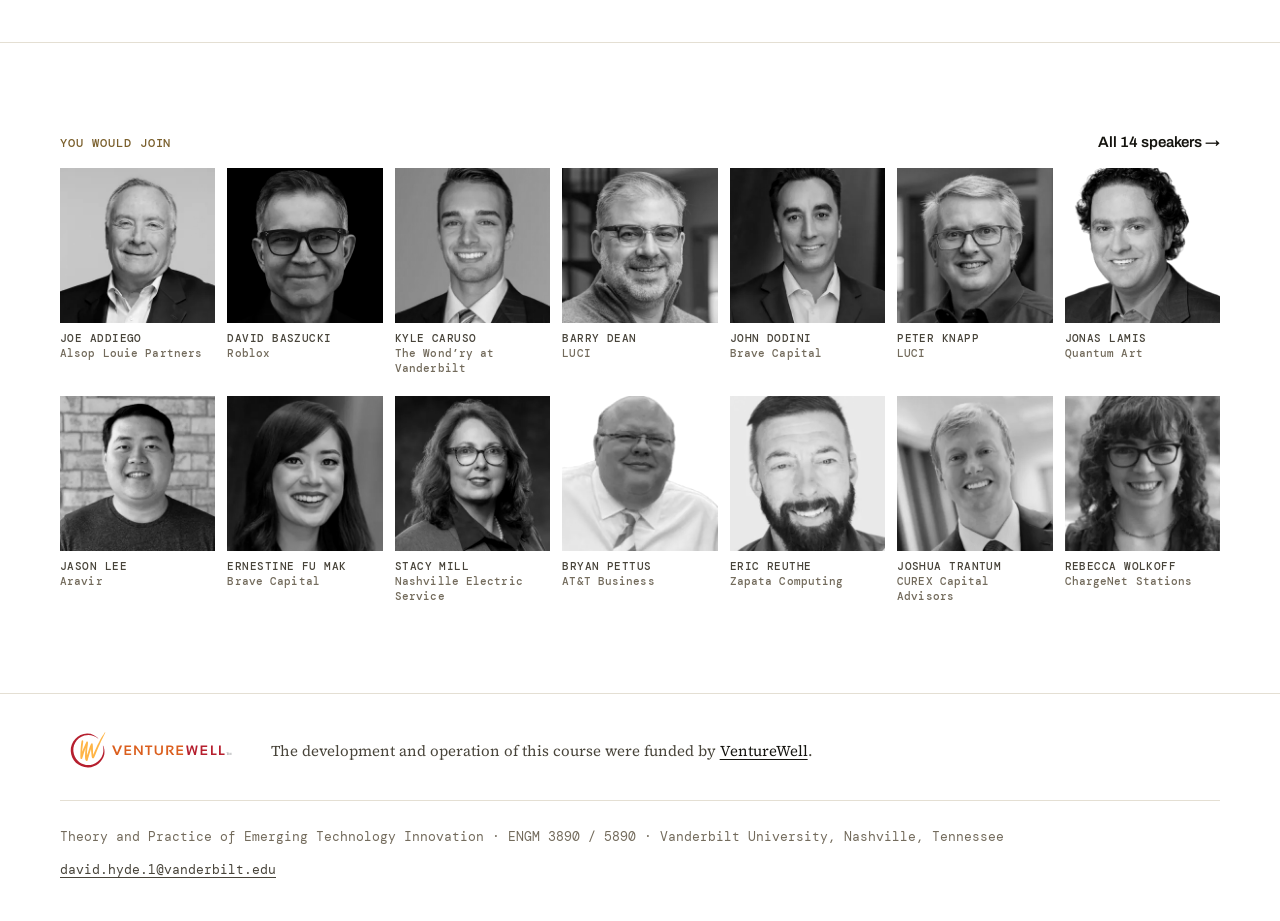
==== commit 945549d2: "Acknowledge VentureWell funding in the footer Logo and one-sentence credit above the footer row on a" ====
--- a/speak.html
+++ b/speak.html
@@ -109,9 +109,18 @@
 </main>
 
 <footer class="site-footer">
-  <div class="wrap footer-row">
-    <p>Theory and Practice of Emerging Technology Innovation · ENGM 3890 / 5890 · Vanderbilt University, Nashville, Tennessee</p>
-    <p><a href="mailto:david.hyde.1@vanderbilt.edu">david.hyde.1@vanderbilt.edu</a></p>
+  <div class="wrap">
+    <div class="funding">
+      <a class="funding-logo" href="https://venturewell.org/">
+        <img class="logo-light" src="assets/venturewell.svg" alt="VentureWell" width="350" height="90">
+        <img class="logo-dark" src="assets/venturewell-dark.svg" alt="VentureWell" width="350" height="90">
+      </a>
+      <p>The development and operation of this course were funded by <a href="https://venturewell.org/">VentureWell</a>.</p>
+    </div>
+    <div class="footer-row">
+      <p>Theory and Practice of Emerging Technology Innovation · ENGM 3890 / 5890 · Vanderbilt University, Nashville, Tennessee</p>
+      <p><a href="mailto:david.hyde.1@vanderbilt.edu">david.hyde.1@vanderbilt.edu</a></p>
+    </div>
   </div>
 </footer>
 <script>
--- a/assets/site.css
+++ b/assets/site.css
@@ -428,6 +428,30 @@
 
 /* Footer */
 .site-footer { border-top: 1px solid var(--line); padding-block: 32px 40px; }
+/* Funding acknowledgment: logo beside one sentence, above the footer row */
+.funding {
+  display: flex;
+  flex-wrap: wrap;
+  align-items: center;
+  gap: 14px 24px;
+  padding-bottom: 26px;
+  margin-bottom: 26px;
+  border-bottom: 1px solid var(--line);
+  font: 400 0.9375rem/1.55 var(--f-body);
+  color: var(--ink-2);
+}
+.funding-logo { display: inline-flex; flex: none; }
+.funding-logo img { display: block; height: 48px; width: auto; }
+.funding p { margin: 0; max-width: 72ch; }
+.funding a { color: var(--ink); }
+/* The wordmark's gray text is unreadable on dark paper, so dark themes swap in a light-text copy */
+.funding-logo .logo-dark { display: none; }
+@media (prefers-color-scheme: dark) {
+  :root:not([data-theme="light"]) .funding-logo .logo-light { display: none; }
+  :root:not([data-theme="light"]) .funding-logo .logo-dark { display: block; }
+}
+:root[data-theme="dark"] .funding-logo .logo-light { display: none; }
+:root[data-theme="dark"] .funding-logo .logo-dark { display: block; }
 .footer-row {
   display: flex;
   flex-wrap: wrap;
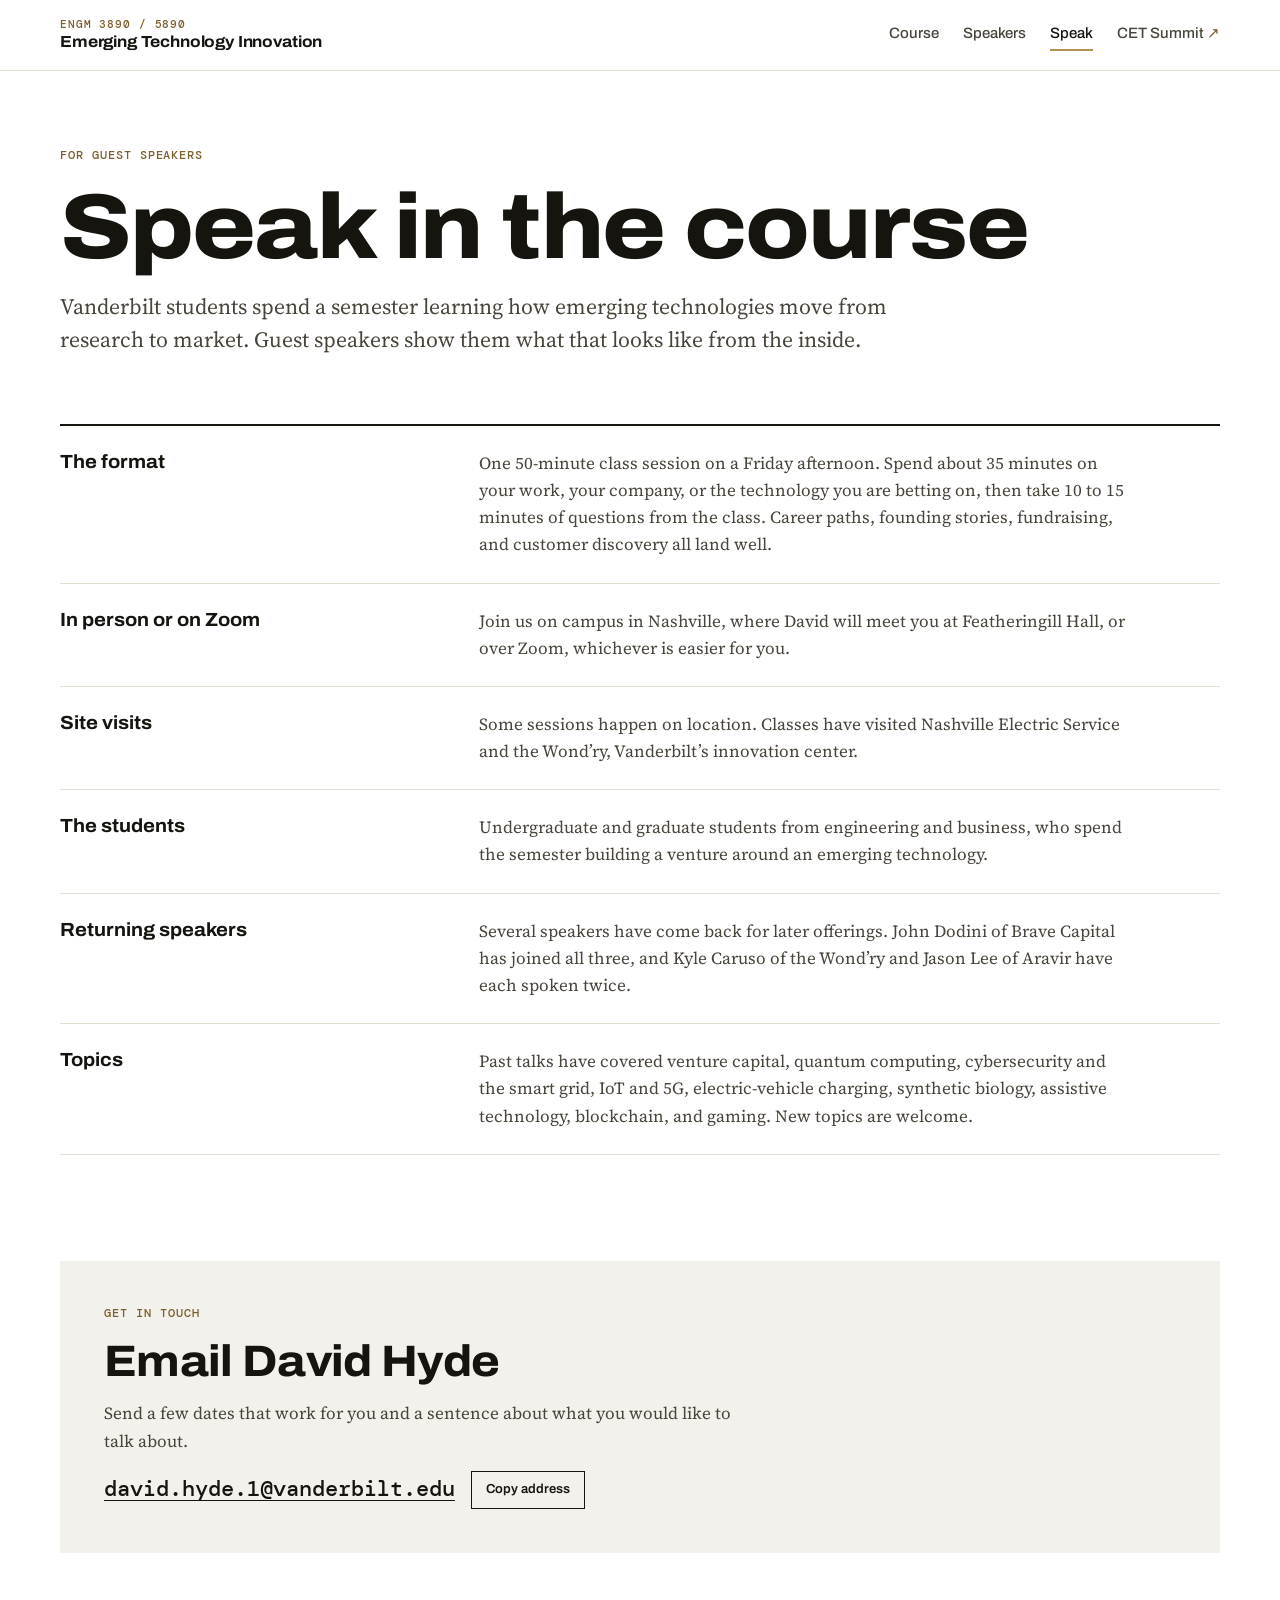
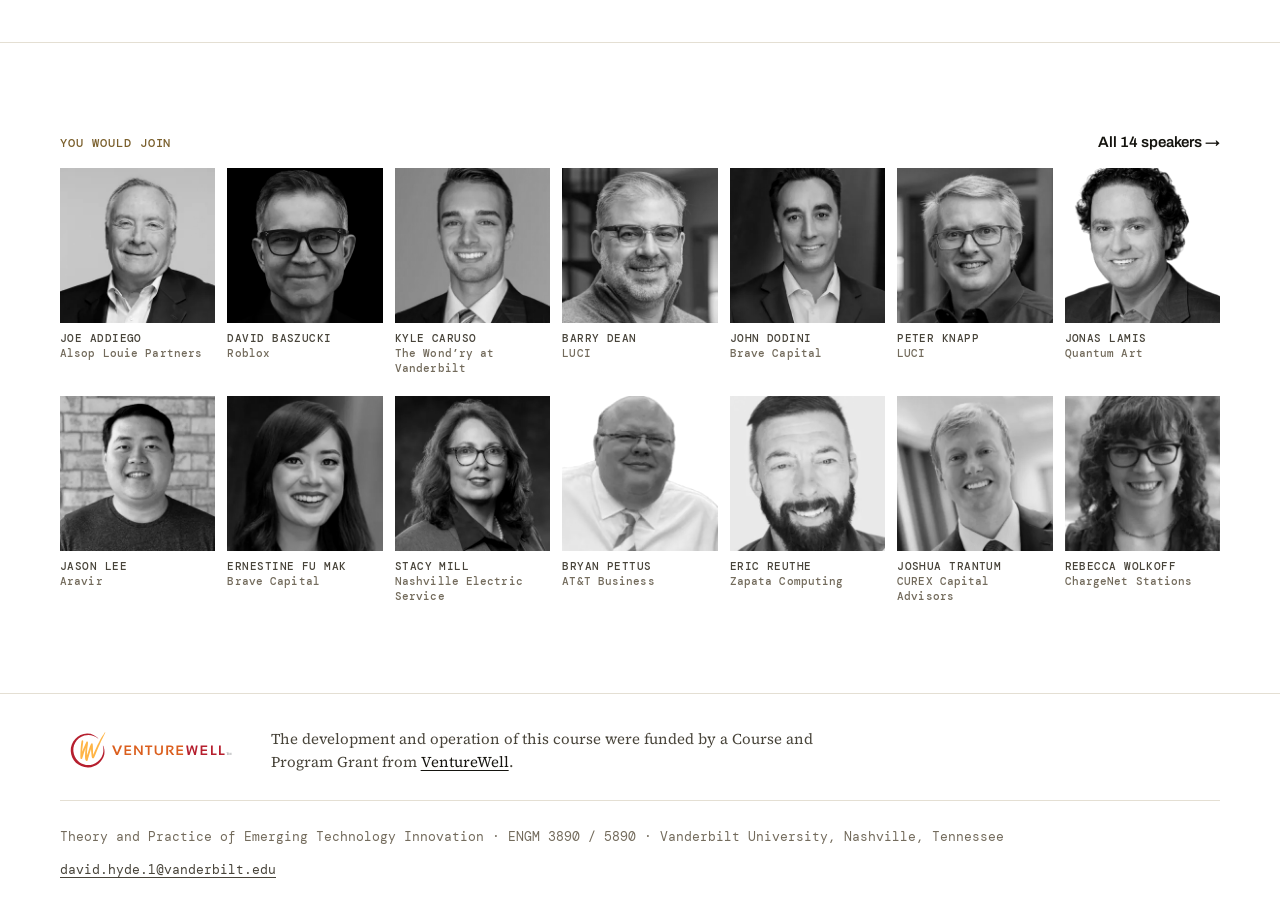
==== commit bcc8db88: "Name the VentureWell Course and Program Grant in the footer credit Co-Authored-By: Claude Fable 5.1 " ====
--- a/speak.html
+++ b/speak.html
@@ -115,7 +115,7 @@
         <img class="logo-light" src="assets/venturewell.svg" alt="VentureWell" width="350" height="90">
         <img class="logo-dark" src="assets/venturewell-dark.svg" alt="VentureWell" width="350" height="90">
       </a>
-      <p>The development and operation of this course were funded by <a href="https://venturewell.org/">VentureWell</a>.</p>
+      <p>The development and operation of this course were funded by a Course and Program Grant from <a href="https://venturewell.org/">VentureWell</a>.</p>
     </div>
     <div class="footer-row">
       <p>Theory and Practice of Emerging Technology Innovation · ENGM 3890 / 5890 · Vanderbilt University, Nashville, Tennessee</p>
